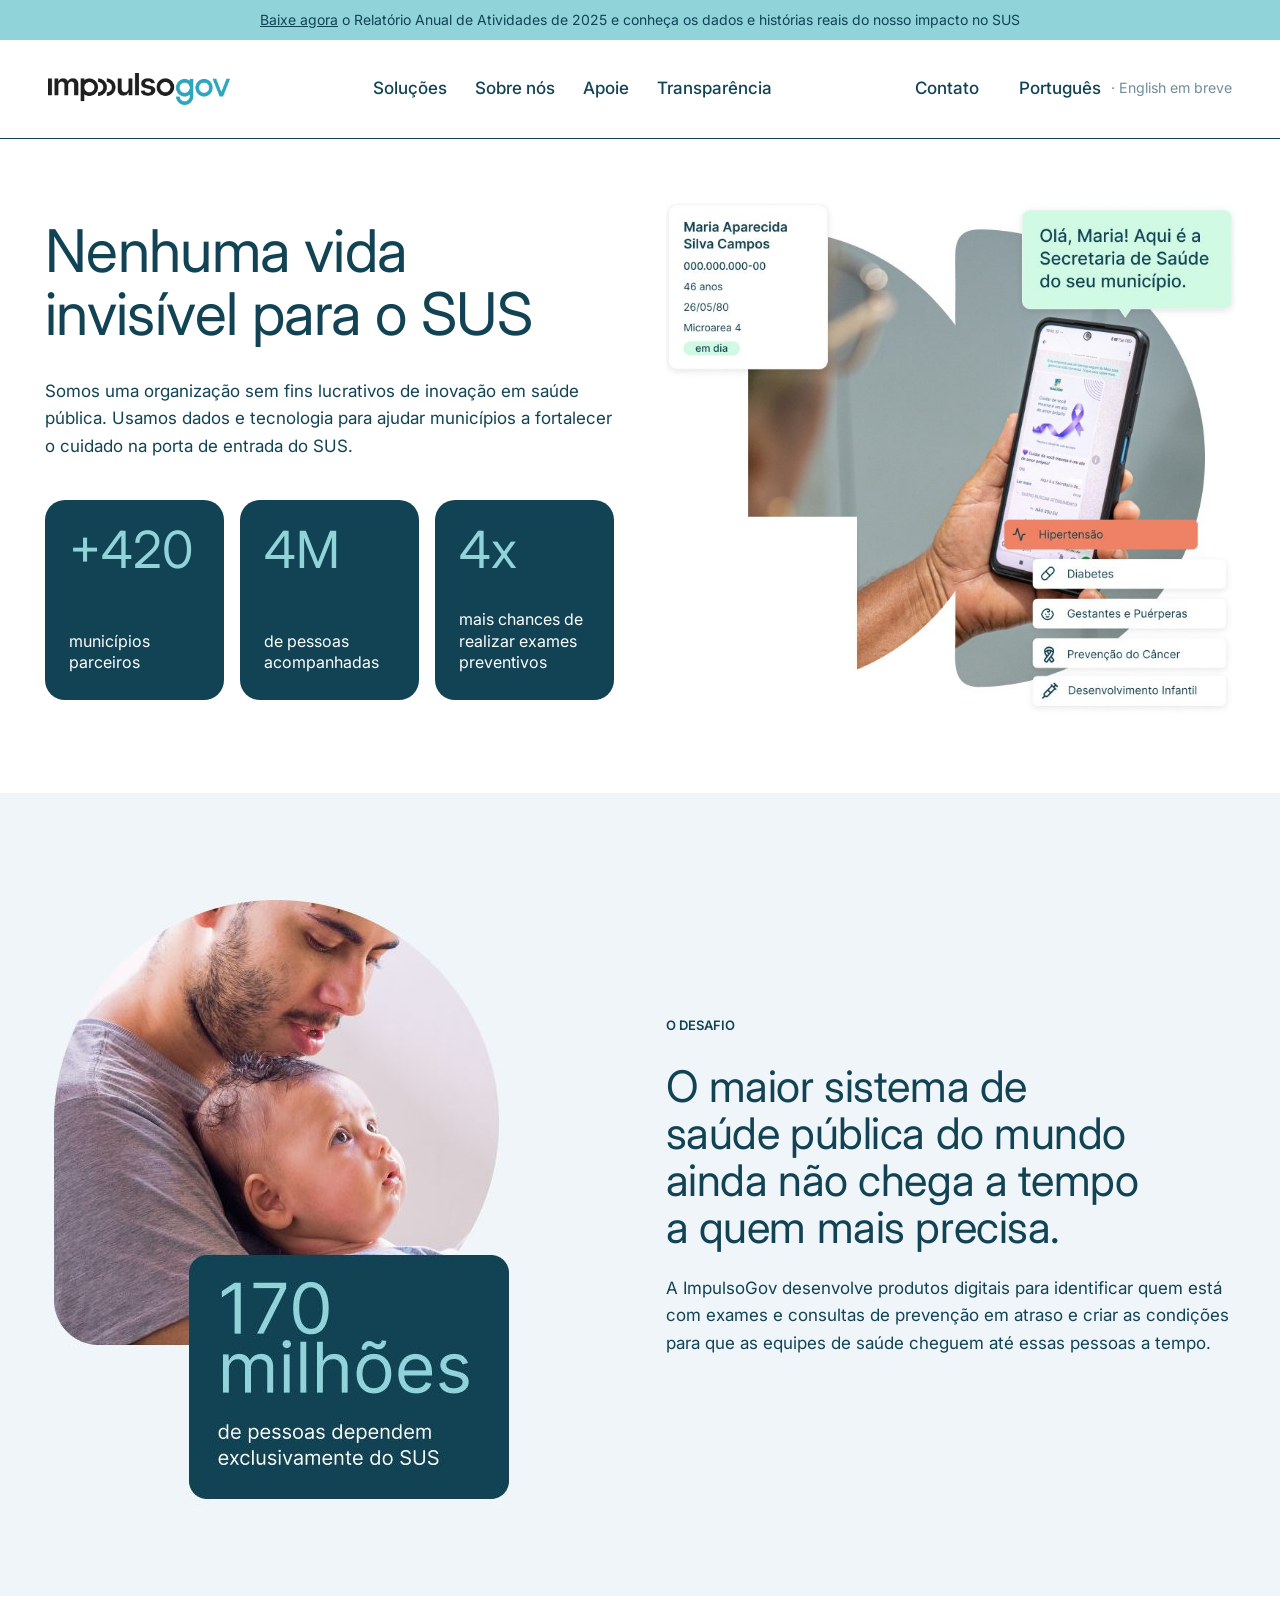
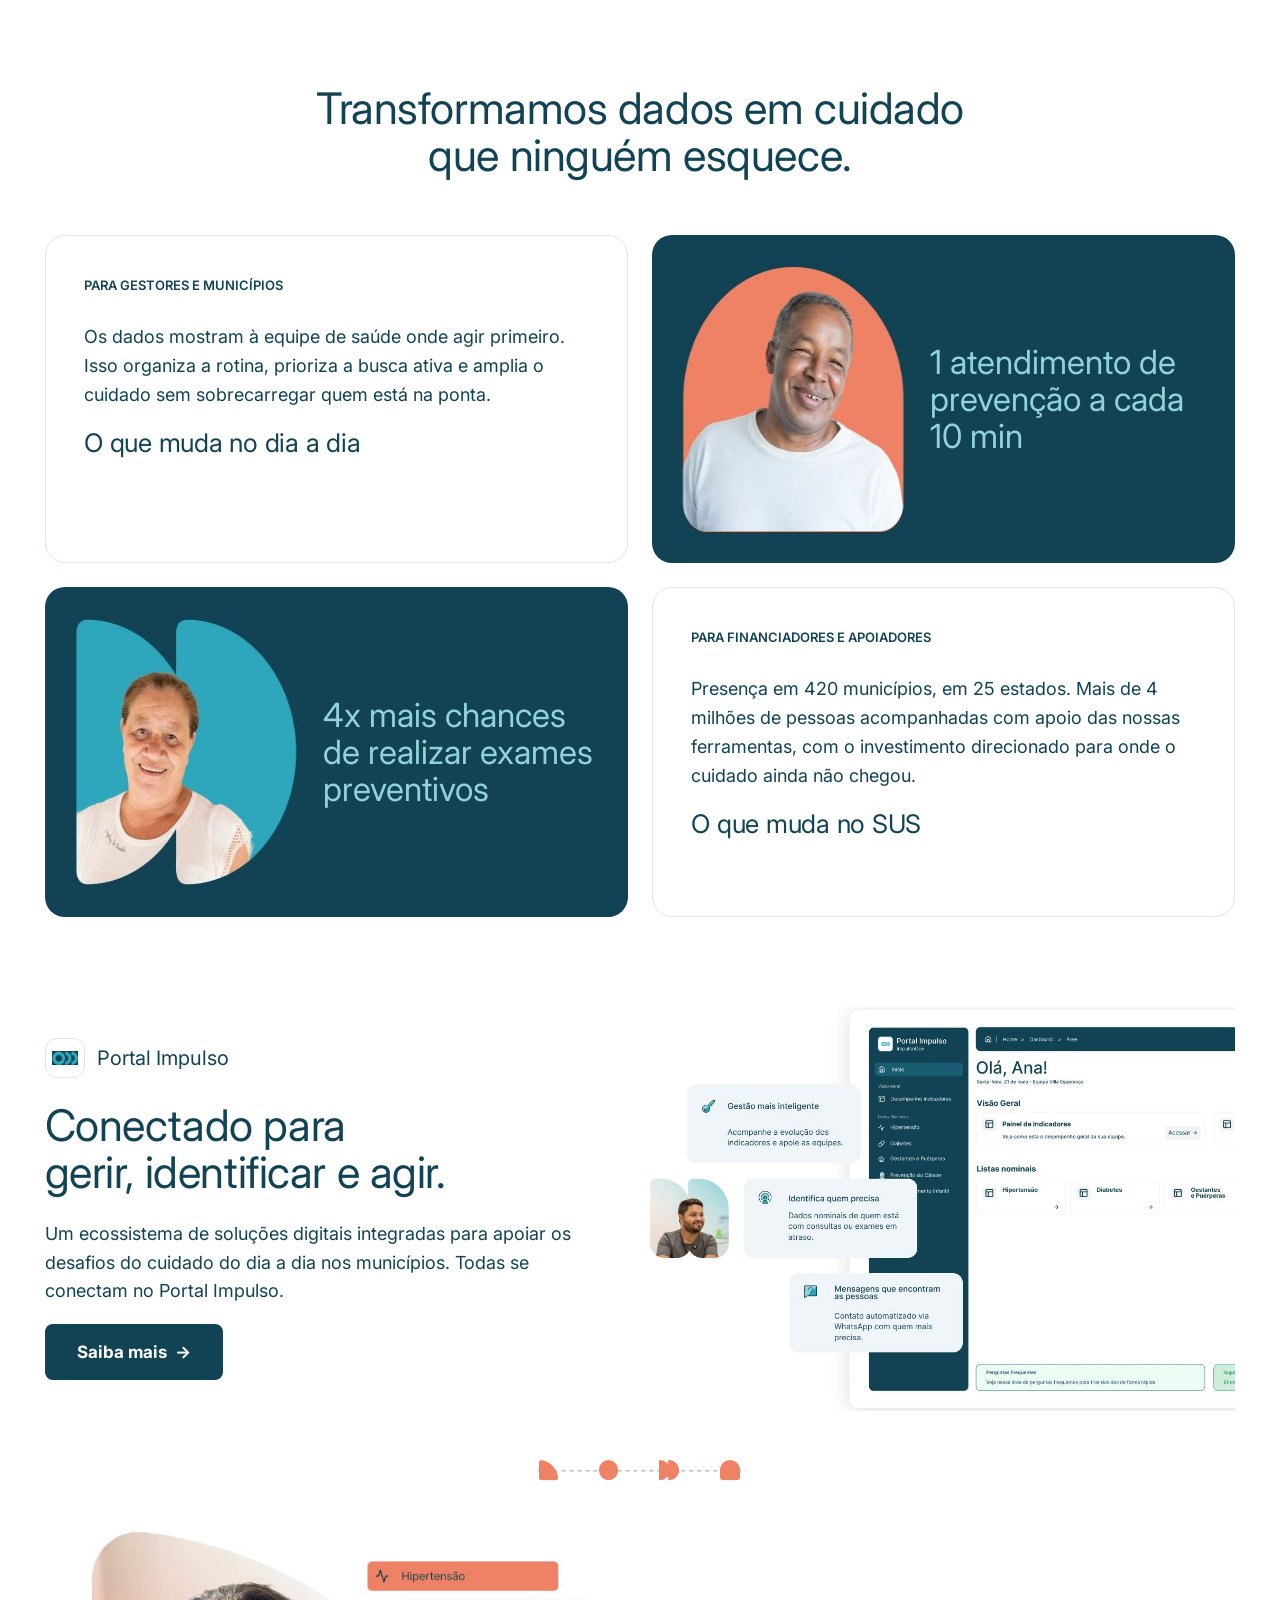
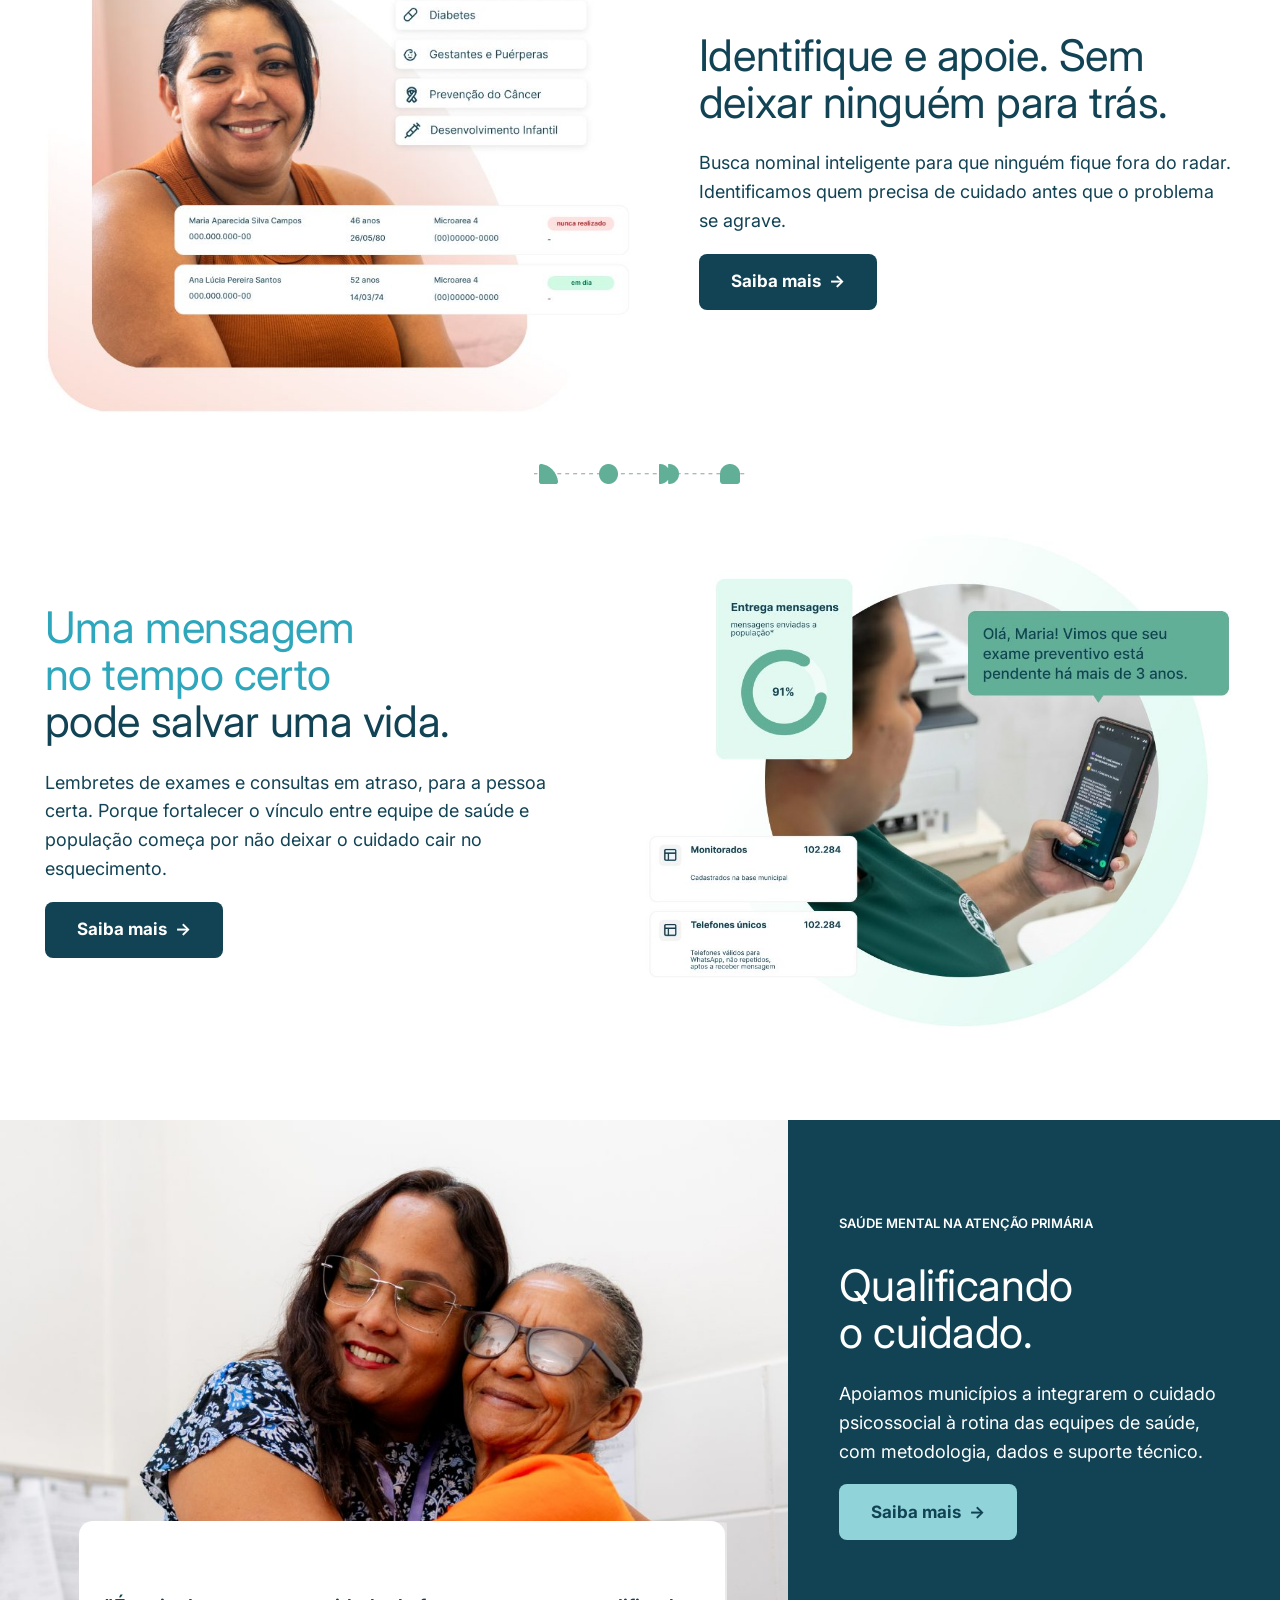
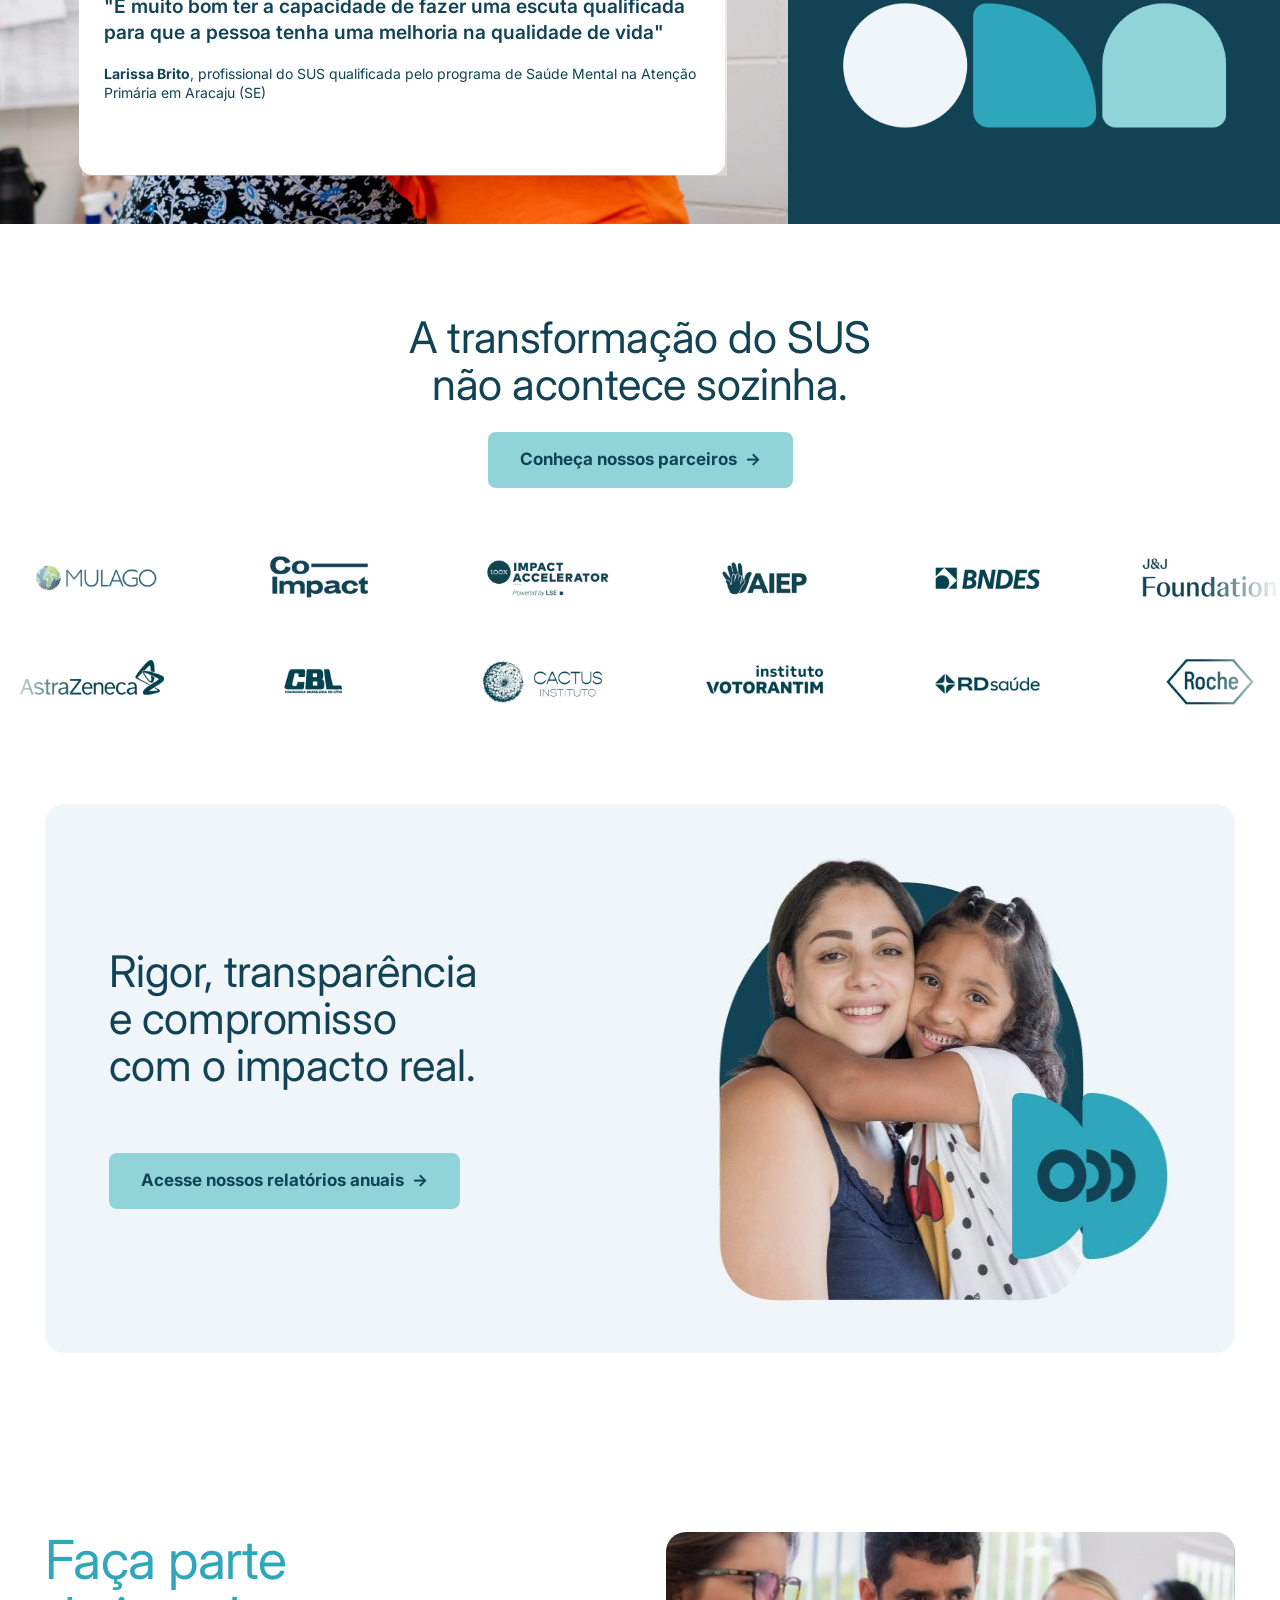
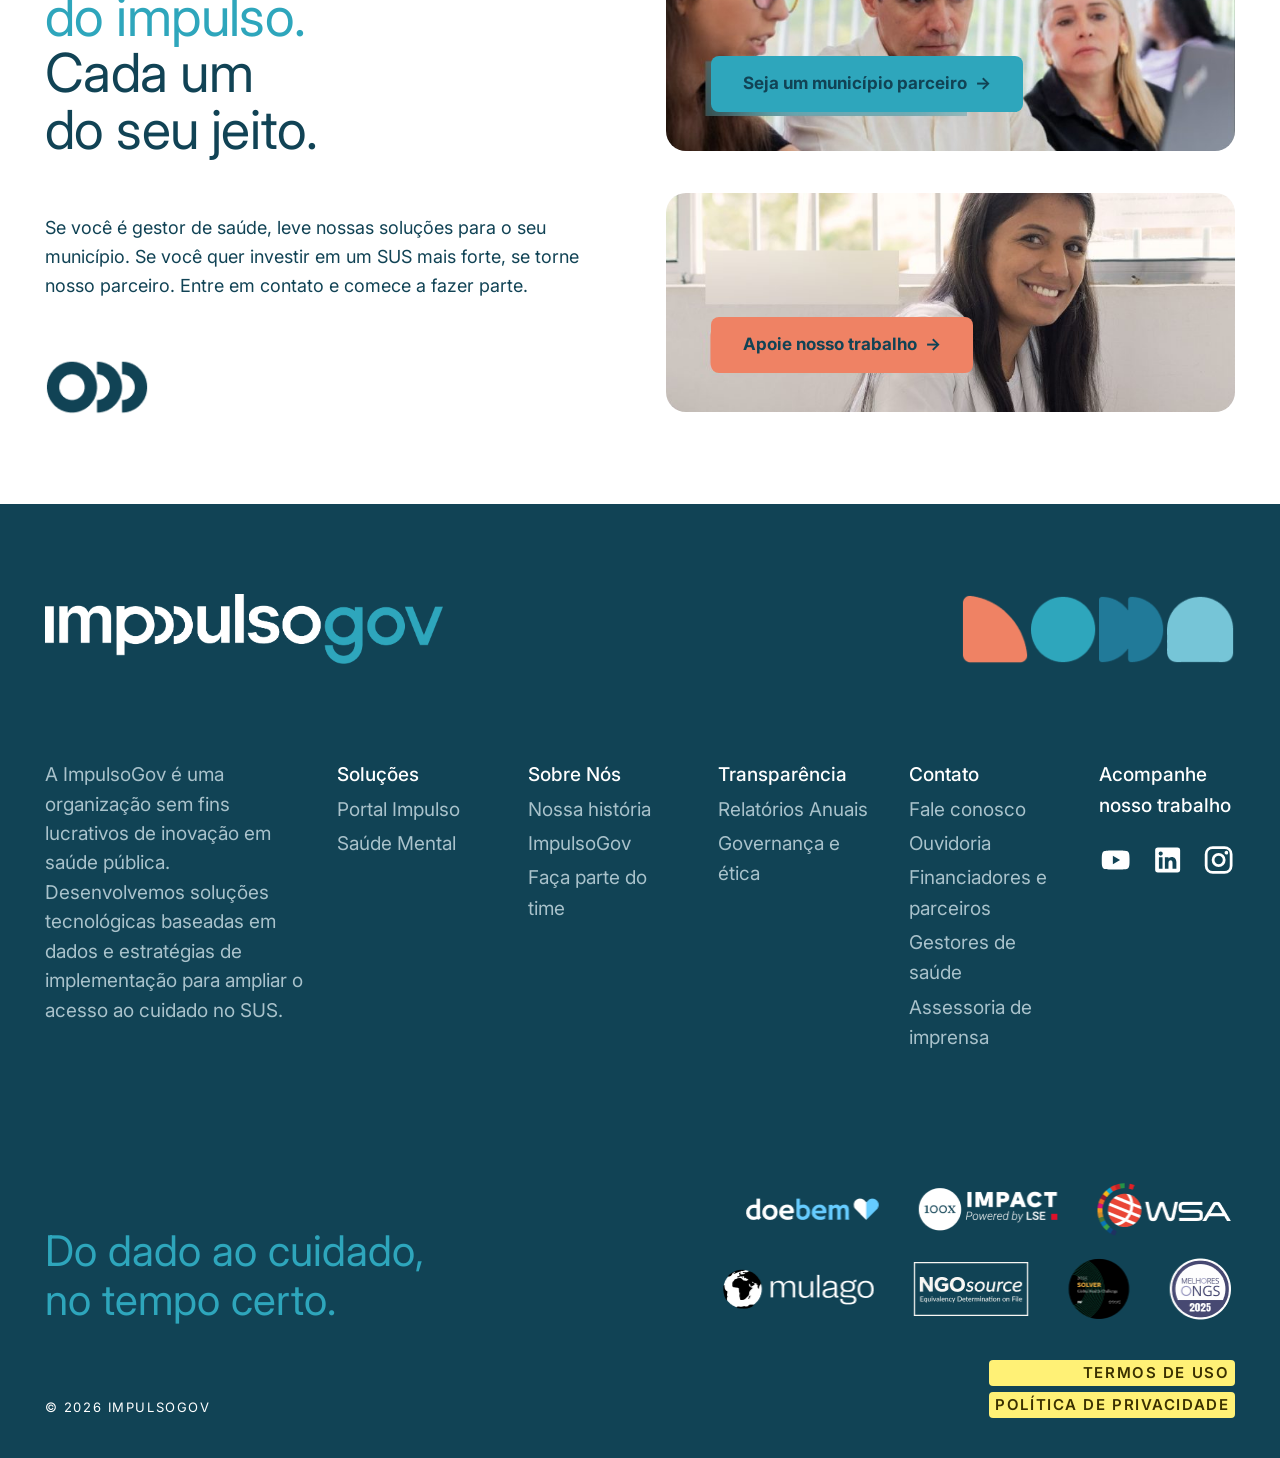
==== index.html @ ecd0ffd5 "Site institucional ImpulsoGov (teste a partir do Figma) Co-Authored-By: Claude Opus 5.5 <noreply@ant" ====
<!DOCTYPE html>
<html lang="pt-BR">
<head>
<meta charset="utf-8">
<meta name="viewport" content="width=device-width, initial-scale=1">
<meta name="robots" content="noindex, nofollow">
<title>ImpulsoGov | Nenhuma vida invisível para o SUS</title>
<meta name="description" content="Organização sem fins lucrativos de inovação em saúde pública. Dados e tecnologia para o cuidado chegar a tempo a quem mais precisa no SUS.">
<link rel="preconnect" href="https://fonts.googleapis.com">
<link rel="preconnect" href="https://fonts.gstatic.com" crossorigin>
<link href="https://fonts.googleapis.com/css2?family=Inter:wght@400;500;600;700&display=swap" rel="stylesheet">
<link rel="stylesheet" href="assets/css/site.css">
<link rel="icon" href="assets/img/favicon.png">
</head>
<body>
<div class="topbar"><a href="https://www.impulsogov.org/s/ImpulsoGov_Relatorio_PT.pdf">Baixe agora</a> o Relatório Anual de Atividades de 2025 e conheça os dados e histórias reais do nosso impacto no SUS</div>
<header class="site-header">
  <div class="wrap">
    <a class="logo" href="index.html" aria-label="ImpulsoGov, página inicial"><img src="assets/img/logo.png" alt="ImpulsoGov" width="184" height="32"></a>
    <nav class="nav" aria-label="Principal"><div class="sub"><button type="button" aria-haspopup="true">Soluções</button><div class="menu"><a href="portal-impulso.html">Portal Impulso</a><a href="saude-mental.html">Saúde Mental</a></div></div><a href="sobre-nos.html">Sobre nós</a><a href="apoie.html">Apoie</a><a href="transparencia.html">Transparência</a></nav>
    <div class="head-right">
      <a href="mailto:contato@impulsogov.org">Contato</a>
      <span class="lang">Português <small title="Versão em inglês em construção">· English em breve</small></span>
    </div>
    <button class="menu-toggle" type="button" aria-expanded="false">Menu</button>
  </div>
</header>
<main id="conteudo">
<section class="home-hero"><div class="wrap split">
  <div>
    <h1>Nenhuma vida invisível para o SUS</h1>
    <p class="lead">Somos uma organização sem fins lucrativos de inovação em saúde pública. Usamos dados e tecnologia para ajudar municípios a fortalecer o cuidado na porta de entrada do SUS.</p>
    <div class="stats">
      <div class="stat"><b>+420</b><span>municípios parceiros</span></div>
      <div class="stat"><b>4M</b><span>de pessoas acompanhadas</span></div>
      <div class="stat"><b>4x</b><span>mais chances de realizar exames preventivos</span></div>
    </div>
  </div>
  <video class="anim" autoplay muted loop playsinline preload="metadata" poster="assets/img/fig/home-hero-visual.jpg" width="934" height="850" aria-label="Animação: ficha de Maria Aparecida e profissional de saúde usando o Portal Impulso"><source src="assets/video/home-hero.mp4" type="video/mp4"></video>
</div></section>

<section class="band bg-fundo desafio"><div class="wrap split">
  <img src="assets/img/fig/home-desafio.jpg" alt="Pai segurando o bebê no colo. 170 milhões de pessoas dependem exclusivamente do SUS" width="472" height="624" style="width:100%;max-width:472px">
  <div>
    <span class="small-label">O desafio</span>
    <h2>O maior sistema de saúde pública do mundo ainda não chega a tempo a quem mais precisa.</h2>
    <p class="lead">A ImpulsoGov desenvolve produtos digitais para identificar quem está com exames e consultas de prevenção em atraso e criar as condições para que as equipes de saúde cheguem até essas pessoas a tempo.</p>
  </div>
</div></section>

<section class="band"><div class="wrap">
  <h2 class="center">Transformamos dados em cuidado<br>que ninguém esquece.</h2>
  <div class="grid-2x2">
    <div class="card">
      <span class="small-label">Para gestores e municípios</span>
      <p>Os dados mostram à equipe de saúde onde agir primeiro. Isso organiza a rotina, prioriza a busca ativa e amplia o cuidado sem sobrecarregar quem está na ponta.</p>
      <h3>O que muda no dia a dia</h3>
    </div>
    <div class="feat"><img src="assets/img/fig/home-card-atendimento.jpg" alt="Homem sorrindo" width="270" height="272"><b>1 atendimento de prevenção a cada 10 min</b></div>
    <div class="feat"><img src="assets/img/fig/home-card-dshape.jpg" alt="Mulher sorrindo" width="272" height="274"><b>4x mais chances de realizar exames preventivos</b></div>
    <div class="card">
      <span class="small-label">Para financiadores e apoiadores</span>
      <p>Presença em 420 municípios, em 25 estados. Mais de 4 milhões de pessoas acompanhadas com apoio das nossas ferramentas, com o investimento direcionado para onde o cuidado ainda não chegou.</p>
      <h3>O que muda no SUS</h3>
    </div>
  </div>
</div></section>

<section class="band" style="padding-top:0"><div class="wrap">
  <div class="sol rev">
    <video class="anim" autoplay muted loop playsinline preload="metadata" poster="assets/img/fig/home-portal.jpg" width="1170" height="968" aria-label="Animação da tela inicial do Portal Impulso"><source src="assets/video/portal-s4b.mp4" type="video/mp4"></video>
    <div class="txt">
      <span class="chip-portal" style="font-size:20px;gap:12px;margin-bottom:24px"><span style="width:40px;height:40px"><img src="assets/img/fig/od-teal.png" alt="" style="width:26px"></span>Portal Impulso</span>
      <h2>Conectado para gerir, identificar e agir.</h2>
      <p>Um ecossistema de soluções digitais integradas para apoiar os desafios do cuidado do dia a dia nos municípios. Todas se conectam no Portal Impulso.</p>
      <a class="btn btn-dark" href="portal-impulso.html">Saiba mais</a>
    </div>
  </div>
  <img class="dots" src="assets/img/fig/dots-coral.png" alt="">
  <div class="sol">
    <video class="anim" autoplay muted loop playsinline preload="metadata" poster="assets/img/fig/home-busca.jpg" width="926" height="726" aria-label="Animação: profissional de saúde e lista nominal por linha de cuidado"><source src="assets/video/home-s5.mp4" type="video/mp4"></video>
    <div class="txt">
      <h2>Identifique e apoie. Sem deixar ninguém para trás.</h2>
      <p>Busca nominal inteligente para que ninguém fique fora do radar. Identificamos quem precisa de cuidado antes que o problema se agrave.</p>
      <a class="btn btn-dark" href="portal-impulso.html#busca-ativa">Saiba mais</a>
    </div>
  </div>
  <img class="dots" src="assets/img/fig/dots-verde.png" alt="">
  <div class="sol rev">
    <video class="anim" autoplay muted loop playsinline preload="metadata" poster="assets/img/fig/home-mensagem.jpg" width="1000" height="878" aria-label="Animação: agente de saúde com celular e indicador de entrega de mensagens"><source src="assets/video/home-s6.mp4" type="video/mp4"></video>
    <div class="txt">
      <h2><span class="c-azul">Uma mensagem<br>no tempo certo</span><br>pode salvar uma vida.</h2>
      <p>Lembretes de exames e consultas em atraso, para a pessoa certa. Porque fortalecer o vínculo entre equipe de saúde e população começa por não deixar o cuidado cair no esquecimento.</p>
      <a class="btn btn-dark" href="portal-impulso.html#mensagens">Saiba mais</a>
    </div>
  </div>
</div></section>

<section class="bg-dark"><div class="sm-home">
  <div class="photo">
    <img src="assets/img/fig/home-sm-foto.jpg" alt="Profissional de saúde abraçando uma senhora em Aracaju" width="1057" height="945">
    <div class="qcard"><q>É muito bom ter a capacidade de fazer uma escuta qualificada para que a pessoa tenha uma melhoria na qualidade de vida</q>
      <div class="who"><span><b>Larissa Brito</b>, profissional do SUS qualificada pelo programa de Saúde Mental na Atenção Primária em Aracaju (SE)</span></div></div>
  </div>
  <div class="txt">
    <span class="small-label">Saúde mental na atenção primária</span>
    <h2>Qualificando o cuidado.</h2>
    <p>Apoiamos municípios a integrarem o cuidado psicossocial à rotina das equipes de saúde, com metodologia, dados e suporte técnico.</p>
    <div><a class="btn btn-claro" href="saude-mental.html">Saiba mais</a></div>
    <img src="assets/img/fig/home-sm-formas.png" alt="" style="margin-top:60px;max-width:420px">
  </div>
</div></section>

<section class="band" style="padding-bottom:40px">
  <div class="wrap center">
    <h2>A transformação do SUS<br>não acontece sozinha.</h2>
    <a class="btn btn-claro" href="apoie.html#parceiros">Conheça nossos parceiros</a>
  </div>
  <div class="marquee" aria-label="Parceiros"><div class="track" id="mq1"></div></div>
  <div class="marquee rev" style="margin-top:20px" aria-hidden="true"><div class="track" id="mq2"></div></div>
</section>

<section class="band" style="padding-top:40px"><div class="wrap">
  <div class="transp-card">
    <div>
      <h2>Rigor, transparência e compromisso com o impacto real.</h2>
      <a class="btn btn-claro" href="transparencia.html#relatorios" style="margin-top:40px">Acesse nossos relatórios anuais</a>
    </div>
    <img src="assets/img/fig/home-transp.jpg" alt="Mãe e filha abraçadas" width="490" height="447" style="justify-self:end">
  </div>
</div></section>
<script>
{const a=['mulago','coimpact','100x','aiep','bndes','jj','lemann','idis','ieps','insper','lafer','mcgovern','devive','dynamo','umane','conasems','msd'];
 const b=['astrazeneca','cbl','cactus','votorantim','rdsaude','roche','einstein','arapyau','artemisia','clp','fnp','behring','inloco','opy','novonordisk','raps','republica','sanofi','turnio','vetor','vital','workco'];
 const f=(l)=>l.concat(l).map(n=>`<img src="assets/img/fig/logo-${n}.png" alt="${n}" width="291" height="123">`).join('');
 document.getElementById('mq1').innerHTML=f(a);document.getElementById('mq2').innerHTML=f(b);}
</script>

<section class="band"><div class="wrap faca">
  <div class="left">
    <div>
      <h2><span class="c-azul">Faça parte<br>do impulso.</span><br>Cada um<br>do seu jeito.</h2>
      <p style="margin-top:56px">Se você é gestor de saúde, leve nossas soluções para o seu município. Se você quer investir em um SUS mais forte, se torne nosso parceiro. Entre em contato e comece a fazer parte.</p>
    </div>
    <img src="assets/img/fig/marca-od.png" alt="" width="105" height="56">
  </div>
  <div>
    <div class="cta-photo"><img src="assets/img/fig/cta-municipio.jpg" alt="Gestores de saúde em reunião de trabalho" loading="lazy"><a class="btn btn-azul" href="mailto:contato@impulsogov.org?subject=Quero%20ser%20munic%C3%ADpio%20parceiro">Seja um município parceiro</a></div>
    <div class="cta-photo"><img src="assets/img/fig/cta-apoiador.jpg" alt="Profissional de saúde sorrindo" loading="lazy"><a class="btn btn-laranja" href="apoie.html">Apoie nosso trabalho</a></div>
  </div>
</div></section>

</main>
<footer class="site-footer">
  <div class="wrap">
    <div class="row1">
      <img class="flogo" src="assets/img/logo-branco.png" alt="ImpulsoGov" width="391" height="70">
      <img class="shapes" src="assets/img/fig/footer-formas.png" alt="" width="290" height="74">
    </div>
    <div class="f-cols">
      <p>A ImpulsoGov é uma organização sem fins lucrativos de inovação em saúde pública. Desenvolvemos soluções tecnológicas baseadas em dados e estratégias de implementação para ampliar o acesso ao cuidado no SUS.</p>
      <div><h4>Soluções</h4><ul><li><a href="portal-impulso.html">Portal Impulso</a></li><li><a href="saude-mental.html">Saúde Mental</a></li></ul></div>
      <div><h4>Sobre Nós</h4><ul><li><a href="sobre-nos.html#historia">Nossa história</a></li><li><a href="sobre-nos.html#time">ImpulsoGov</a></li><li><a href="sobre-nos.html#vagas">Faça parte do time</a></li></ul></div>
      <div><h4>Transparência</h4><ul><li><a href="transparencia.html#relatorios">Relatórios Anuais</a></li><li><a href="transparencia.html#documentos">Governança e ética</a></li></ul></div>
      <div><h4>Contato</h4><ul>
        <li><a href="mailto:contato@impulsogov.org">Fale conosco</a></li>
        <li><a href="mailto:ouvidoria@impulsogov.org">Ouvidoria</a></li>
        <li><a href="apoie.html">Financiadores e parceiros</a></li>
        <li><a href="mailto:contato@impulsogov.org?subject=Gestor%20de%20sa%C3%BAde">Gestores de saúde</a></li>
        <li><a href="mailto:contato@impulsogov.org?subject=Imprensa">Assessoria de imprensa</a></li>
      </ul></div>
      <div><h4>Acompanhe nosso trabalho</h4>
        <div class="social">
          <a href="https://www.youtube.com/@impulsogov" aria-label="YouTube"><svg viewBox="0 0 24 24"><path d="M10 15l5.2-3L10 9v6zm11.6-7.8c.3.9.4 2.1.4 3.8v2c0 1.7-.1 2.9-.4 3.8-.2.8-.9 1.4-1.7 1.6-1 .3-4.2.4-7.9.4s-6.9-.1-7.9-.4c-.8-.2-1.5-.8-1.7-1.6C2.1 15.9 2 14.7 2 13v-2c0-1.7.1-2.9.4-3.8.2-.8.9-1.4 1.7-1.6C5.1 5.3 8.3 5.2 12 5.2s6.9.1 7.9.4c.8.2 1.5.8 1.7 1.6z"/></svg></a>
          <a href="https://www.linkedin.com/company/impulsogov/" aria-label="LinkedIn"><svg viewBox="0 0 24 24"><path d="M19 3a2 2 0 012 2v14a2 2 0 01-2 2H5a2 2 0 01-2-2V5a2 2 0 012-2h14zM8.3 18.3V10H5.7v8.3h2.6zM7 8.9a1.5 1.5 0 100-3 1.5 1.5 0 000 3zm11.3 9.4v-4.6c0-2.4-1.3-3.9-3.4-3.9-1.1 0-1.9.6-2.3 1.2V10H10v8.3h2.6v-4.4c0-1.1.6-1.8 1.5-1.8.9 0 1.4.6 1.4 1.8v4.4h2.8z"/></svg></a>
          <a href="https://www.instagram.com/impulsogov" aria-label="Instagram"><svg viewBox="0 0 24 24"><path d="M7.8 2h8.4A5.8 5.8 0 0122 7.8v8.4a5.8 5.8 0 01-5.8 5.8H7.8A5.8 5.8 0 012 16.2V7.8A5.8 5.8 0 017.8 2zm-.2 2A3.6 3.6 0 004 7.6v8.8A3.6 3.6 0 007.6 20h8.8a3.6 3.6 0 003.6-3.6V7.6A3.6 3.6 0 0016.4 4H7.6zm9.6 1.5a1.3 1.3 0 110 2.5 1.3 1.3 0 010-2.5zM12 7a5 5 0 110 10 5 5 0 010-10zm0 2a3 3 0 100 6 3 3 0 000-6z"/></svg></a>
        </div>
      </div>
    </div>
    <div class="f-bottom">
      <p class="sig">Do dado ao cuidado,<br>no tempo certo.</p>
      <img class="selos" src="assets/img/fig/footer-selos.png" alt="Selos e reconhecimentos: doebem, 100x Impact Accelerator (LSE), WSA, Mulago, NGOsource, MIT Solve, Melhores ONGs 2025" loading="lazy">
    </div>
    <div class="legal"><span>© 2026 ImpulsoGov</span><div><a href="#" class="todo">Termos de uso</a><a href="#" class="todo">Política de privacidade</a></div></div>
  </div>
</footer>
<script>
{const b=document.querySelector('.menu-toggle');
 b&&b.addEventListener('click',()=>{const o=document.body.classList.toggle('nav-open');b.setAttribute('aria-expanded',o)});
 if(matchMedia('(prefers-reduced-motion: reduce)').matches)document.querySelectorAll('video.anim').forEach(v=>{v.removeAttribute('autoplay');v.pause()});
 for(const c of document.querySelectorAll('[data-car]')){const t=document.getElementById(c.dataset.car);
   c.querySelectorAll('button').forEach((x,i)=>x.addEventListener('click',()=>t.scrollBy({left:(i?1:-1)*t.clientWidth*.8,behavior:'smooth'})))}
}
</script>
</body>
</html>
---- assets/css/site.css ----
/*
  ImpulsoGov · site institucional
  Tokens tirados das variáveis do Figma da Bolden (08_Website [ImpulsoGov] HANDOFF, página "Site - Versão Final").
  Para mudar cor ou fonte do site inteiro, mude só aqui.
*/
:root{
  --azul-dark:#114355;
  --azul:#2EA6BC;
  --azul-claro:#90D4DA;
  --fundo:#EFF5F9;
  --laranja:#EF8264;
  --laranja-claro:#F6D3C8;
  --verde:#62AF98;
  --verde-claro:#EEF6F3;
  --beige:#F8F7F4;
  --cinza:#F4F4F5;
  --branco:#FFFFFF;
  --ink:#114355;
  --radius:20px;
  --max:1608px;
  --gutter:clamp(20px,3.5vw,60px);
  --font:"Inter",system-ui,-apple-system,"Segoe UI",Roboto,sans-serif;
}
*{box-sizing:border-box;min-width:0}
html{scroll-behavior:smooth;scroll-padding-top:110px}
body{margin:0;background:#fff;color:var(--ink);font:18px/1.6 var(--font);overflow-x:clip;-webkit-font-smoothing:antialiased}
img{max-width:100%;display:block}
a{color:inherit}
h1,h2,h3{font-weight:400;letter-spacing:-.01em;margin:0 0 .55em;text-wrap:balance;line-height:1.08}
h1{font-size:clamp(40px,4.6vw,76px)}
h2{font-size:clamp(32px,3.4vw,56px)}
h3{font-size:clamp(24px,2vw,32px);line-height:1.15}
p{margin:0 0 1em}
.wrap{max-width:calc(var(--max) + 2*var(--gutter));margin:0 auto;padding:0 var(--gutter)}
.band{padding:clamp(64px,7vw,120px) 0}
.center{text-align:center}.center p{margin-left:auto;margin-right:auto}
.label{display:block;font-size:clamp(14px,1.1vw,18px);font-weight:500;text-transform:uppercase;margin-bottom:22px}
.lead{font-size:clamp(17px,1.25vw,21px);max-width:38em}
.bg-dark{background:var(--azul-dark);color:#fff}
.bg-azul{background:var(--azul);color:#fff}
.bg-claro{background:var(--azul-claro)}
.bg-fundo{background:var(--fundo)}
.bg-cinza{background:var(--cinza)}
.c-azul{color:var(--azul)}

/* botões (Figma: raio 8, texto em negrito, seta) */
.btn{display:inline-flex;align-items:center;justify-content:center;gap:8px;min-height:56px;padding:14px 32px;border-radius:8px;font-weight:700;font-size:17px;text-decoration:none;border:0;cursor:pointer;transition:filter .15s,transform .15s;white-space:nowrap}
.btn:hover{filter:brightness(1.06);transform:translateY(-1px)}
.btn::after{content:"→"}
.btn-azul{background:var(--azul);color:var(--azul-dark)}
.btn-laranja{background:var(--laranja);color:var(--azul-dark)}
.btn-claro{background:var(--azul-claro);color:var(--azul-dark)}
.btn-dark{background:var(--azul-dark);color:#fff}
.btns{display:flex;flex-wrap:wrap;gap:18px}
a:focus-visible,.btn:focus-visible,button:focus-visible{outline:3px solid var(--laranja);outline-offset:3px}

/* topo */
.topbar{background:var(--azul-claro);text-align:center;font-size:14px;padding:10px 16px;line-height:1.4}
.site-header{position:sticky;top:0;z-index:30;background:#fff;border-bottom:1px solid var(--azul-dark)}
.site-header .wrap{display:flex;align-items:center;min-height:98px;gap:24px;max-width:none;padding:0 48px}
.logo img{height:32px;width:auto}
.nav{display:flex;gap:28px;margin:0 auto;font-size:17px;font-weight:500}
.nav a,.nav button{text-decoration:none;padding:6px 0}
.nav a[aria-current=page],.nav .sub.on>button{text-decoration:underline;text-underline-offset:5px}
.nav .sub{position:relative}
.nav .sub>button{all:unset;cursor:pointer;padding:6px 0}
.nav .menu{display:none;position:absolute;top:100%;left:-18px;background:#fff;border:1px solid #dbe7ec;border-radius:12px;padding:8px;min-width:210px;box-shadow:0 14px 34px rgba(17,67,85,.14)}
.nav .menu a{display:block;padding:10px 14px;border-radius:8px}
.nav .menu a:hover{background:var(--fundo)}
.nav .sub:hover .menu,.nav .sub:focus-within .menu{display:block}
.head-right{display:flex;align-items:center;gap:40px;font-size:17px;font-weight:500}
.head-right a{text-decoration:none}
.lang{display:flex;align-items:center;gap:10px}
.lang small{font-weight:400;opacity:.6}
.menu-toggle{display:none;margin-left:auto;background:none;border:1px solid var(--azul-dark);border-radius:8px;min-height:44px;padding:0 16px;font:inherit;font-weight:600;color:var(--ink)}

/* layout utilitários */
.split{display:grid;grid-template-columns:minmax(0,1fr) minmax(0,1fr);gap:clamp(32px,4vw,80px);align-items:center}
.split.w-60{grid-template-columns:minmax(0,1fr) minmax(0,1.15fr)}
.pic{border-radius:var(--radius);overflow:hidden}
.pic img{width:100%;height:100%;object-fit:cover}
.card{background:#fff;border-radius:var(--radius);padding:clamp(28px,3vw,48px)}

/* HOME */
.home-hero{padding:clamp(48px,5vw,90px) 0 clamp(56px,6vw,100px)}
.stats{display:grid;grid-template-columns:repeat(3,minmax(0,1fr));gap:16px;margin-top:40px}
.stat{background:var(--azul-dark);color:#fff;border-radius:var(--radius);padding:24px 24px 26px;min-height:200px;display:flex;flex-direction:column;justify-content:space-between}
.stat b{font-weight:400;font-size:clamp(40px,4vw,64px);line-height:1;color:var(--azul-claro)}
.stat span{font-size:16px;line-height:1.35}
.desafio .pic{border-radius:0}
.grid-2x2{display:grid;grid-template-columns:repeat(2,minmax(0,1fr));gap:24px;margin-top:56px}
.grid-2x2 .card{border:1px solid #dbe7ec}
.grid-2x2 .card h3{margin-bottom:.6em}
.grid-2x2 .feat{background:var(--azul-dark);color:#fff;border-radius:var(--radius);display:grid;grid-template-columns:minmax(0,.9fr) minmax(0,1.1fr);align-items:center;gap:24px;padding:28px;min-height:300px}
.grid-2x2 .feat b{font-weight:400;font-size:clamp(28px,2.6vw,42px);line-height:1.1;color:var(--azul-claro)}
.grid-2x2 .feat img{border-radius:12px}
.small-label{font-size:13px;font-weight:600;text-transform:uppercase;margin-bottom:28px;display:block}
.dots{display:block;margin:40px auto;max-width:212px}
.sol{display:grid;grid-template-columns:minmax(0,1.1fr) minmax(0,1fr);gap:clamp(32px,5vw,90px);align-items:center}
.sol.rev{grid-template-columns:minmax(0,1fr) minmax(0,1.1fr)}
.sol.rev>.txt{order:-1}
.sm-home{display:grid;grid-template-columns:minmax(0,1.6fr) minmax(0,1fr);align-items:stretch}
.sm-home .photo{position:relative}
.sm-home .photo img{width:100%;height:100%;object-fit:cover}
.sm-home .photo .qcard{position:absolute;left:10%;right:8%;top:57%;bottom:7%;display:flex;flex-direction:column;justify-content:center;background:#fff;border-radius:14px;padding:clamp(18px,2vw,32px);color:var(--ink)}
.qcard q{display:block;font-weight:600;font-size:clamp(17px,1.5vw,24px);line-height:1.35;quotes:"\"" "\""}
.qcard .who{display:flex;gap:14px;align-items:center;margin-top:18px;font-size:14px;line-height:1.4}
.sm-home .txt{padding:clamp(40px,5vw,80px) clamp(28px,4vw,70px);display:flex;flex-direction:column;justify-content:center}
.marquee{overflow:hidden;margin-top:48px;mask-image:linear-gradient(90deg,transparent,#000 6%,#000 94%,transparent)}
.marquee .track{display:flex;gap:24px;width:max-content;animation:scroll 60s linear infinite}
.marquee.rev .track{animation-direction:reverse}
.marquee img{height:84px;width:auto;border-radius:14px;background:#fff}
@keyframes scroll{to{transform:translateX(-50%)}}
.transp-card{background:var(--fundo);border-radius:var(--radius);display:grid;grid-template-columns:minmax(0,1fr) minmax(0,.8fr);align-items:center;padding:clamp(32px,4vw,64px) clamp(32px,5vw,90px);gap:32px}

/* CTA "Faça parte" (rodapé das páginas) */
.faca{display:grid;grid-template-columns:minmax(0,1fr) minmax(0,1fr);gap:clamp(32px,4vw,80px)}
.faca h2{font-size:clamp(40px,4.2vw,72px);line-height:1.05}
.faca .left{display:flex;flex-direction:column;justify-content:space-between;gap:40px}
.faca .left p{max-width:30em}
.cta-photo{position:relative;border-radius:var(--radius);overflow:hidden;aspect-ratio:794/305}
.cta-photo img{width:100%;height:100%;object-fit:cover}
.cta-photo .btn{position:absolute;left:8%;bottom:18%}
.cta-photo+.cta-photo{margin-top:42px}

/* rodapé */
.site-footer{background:var(--azul-dark);color:#fff;padding:90px 0 40px}
.site-footer .row1{display:flex;justify-content:space-between;align-items:center;gap:24px}
.site-footer .row1 .flogo{height:70px;width:auto}
.site-footer .row1 .shapes{height:70px;width:auto}
.f-cols{display:grid;grid-template-columns:minmax(0,1.15fr) repeat(4,minmax(0,.7fr)) minmax(0,.6fr);gap:32px;margin-top:96px;font-size:19px}
.f-cols p{color:#a9c2cb;line-height:1.55}
.f-cols h4{font-weight:500;font-size:19px;margin:0 0 4px}
.f-cols ul{list-style:none;margin:0;padding:0;display:grid;gap:4px}
.f-cols ul a{color:#a9c2cb;text-decoration:none}
.f-cols ul a:hover{color:#fff}
.social{display:flex;gap:18px;margin-top:22px}
.social a{display:inline-flex;width:34px;height:34px}
.social svg{width:100%;height:100%;fill:#fff}
.f-bottom{display:flex;justify-content:space-between;align-items:flex-end;gap:32px;margin-top:120px;flex-wrap:wrap}
.f-bottom .sig{color:var(--azul);font-size:clamp(34px,3.3vw,52px);line-height:1.15;margin:0}
.f-bottom .selos{max-width:520px;width:100%}
.legal{display:flex;justify-content:space-between;align-items:flex-end;margin-top:36px;font-size:13px;letter-spacing:.12em;text-transform:uppercase;gap:16px;flex-wrap:wrap}
.legal div{display:grid;gap:6px;text-align:right}
.legal a{text-decoration:none}

/* PORTAL */
.p-hero{text-align:center;padding-top:clamp(40px,4vw,64px);position:relative}
.p-hero::after{content:"";position:absolute;left:0;right:0;bottom:0;height:12%;background:var(--cinza);z-index:-1}
.chip-portal{display:inline-flex;align-items:center;gap:18px;font-size:clamp(24px,2vw,34px);margin-bottom:28px}
.chip-portal span{display:grid;place-items:center;width:64px;height:64px;border-radius:12px;border:1px solid #dbe7ec}
.p-hero .lead{margin:0 auto 40px;max-width:46em}
.p-hero img{margin:0 auto;max-width:1490px;width:100%}
.case{position:relative}
.case h2{font-size:clamp(30px,3vw,50px)}
.case .sub{max-width:36em;margin:0 auto 64px}
.case-grid{display:grid;grid-template-columns:1.05fr .75fr 1.03fr .52fr;gap:20px;text-align:left}
.cg{border-radius:var(--radius);padding:30px;display:flex;align-items:center;gap:22px;min-height:224px}
.cg b{display:block;font-size:clamp(40px,3.6vw,58px);font-weight:700;line-height:1;margin-bottom:16px}
.cg span{font-size:clamp(17px,1.4vw,22px);line-height:1.15;display:block}
.cg .sh{width:136px;height:140px;flex:none}
.cg-logo{background:#fff;justify-content:center}
.voice{position:relative;display:grid;grid-template-columns:minmax(0,1fr) minmax(0,1fr);align-items:center;background:var(--fundo)}
.voice>img{width:100%;height:100%;object-fit:cover}
.voice .box{padding:40px var(--gutter) 40px 0}.voice .box>.label{padding-left:4px}
.voice .qbox{background:#fff;border-radius:14px 14px 0 0;padding:clamp(24px,3vw,40px)}
.voice .qbox q{display:block;font-weight:600;font-size:clamp(20px,1.8vw,30px);line-height:1.3;margin-bottom:28px}
.voice .who{display:flex;align-items:end;gap:24px;font-size:17px}
.voice .who img{width:80px;height:auto}
.voice .desc{background:var(--azul-dark);color:#fff;border-radius:0 0 14px 14px;padding:28px clamp(24px,3vw,40px) 28px clamp(24px,9vw,150px);font-size:clamp(16px,1.3vw,20px)}
.res-card{background:var(--fundo);border-radius:var(--radius);display:grid;grid-template-columns:minmax(0,.7fr) minmax(0,1fr);gap:24px;align-items:end;padding:clamp(40px,5vw,80px) 0 0 clamp(28px,4vw,70px);overflow:hidden}
.res-card ul{list-style:none;padding:0;margin:40px 0 clamp(40px,5vw,110px);display:grid;gap:22px;font-size:clamp(18px,1.4vw,22px)}
.res-card li{display:flex;align-items:center;gap:18px}
.res-card li i{width:28px;height:28px;background:var(--azul);flex:none}
.res-card li:nth-child(1) i{border-radius:0 100% 4px 4px}
.res-card li:nth-child(2) i{border-radius:4px 100% 100% 4px}
.res-card li:nth-child(3) i{border-radius:100% 100% 4px 4px}

/* SAÚDE MENTAL */
.sm-hero{background:var(--azul-dark);color:#fff;display:grid;grid-template-columns:minmax(0,.8fr) minmax(0,1fr);align-items:center}
.sm-hero .txt{padding:clamp(48px,6vw,100px) var(--gutter)}
.sm-hero .txt .kicker{font-size:clamp(22px,1.8vw,30px);margin-bottom:40px;display:block}
.video{position:relative;border-radius:var(--radius);overflow:hidden;display:block}
.video img{width:100%}
.steps{display:grid;grid-template-columns:repeat(3,minmax(0,1fr));gap:26px;margin-top:64px}
.steps .card{padding:56px 52px;min-height:310px}
.steps .card img{width:312px;max-width:100%;margin-bottom:80px}
.testi{position:relative;min-height:clamp(560px,55vw,945px);display:flex;align-items:center}
.testi>img{position:absolute;inset:0;width:100%;height:100%;object-fit:cover}
.testi .pill{position:absolute;top:48px;background:#fff;border-radius:999px;padding:8px 20px;font-weight:600;font-size:clamp(14px,1.1vw,19px);text-transform:uppercase;z-index:2}
.testi .box{position:relative;z-index:1;background:#fff;border-radius:14px;padding:clamp(24px,3vw,40px);max-width:728px;width:calc(100% - 2*var(--gutter))}
.testi .box q{display:block;font-weight:600;font-size:clamp(20px,1.8vw,30px);line-height:1.3;margin-bottom:28px}
.testi .box p{font-size:clamp(15px,1.15vw,19px)}
.testi.left .box{margin-left:var(--gutter)}.testi.left .pill{left:40px}
.testi.right{justify-content:flex-end}.testi.right .box{margin-right:var(--gutter)}.testi.right .pill{right:40px}

/* SOBRE */
.timeline{position:relative;display:grid;grid-template-columns:repeat(8,minmax(0,1fr));margin-top:120px;row-gap:0}
.timeline::before{content:"";position:absolute;left:calc(-1*var(--gutter));right:calc(-1*var(--gutter));top:50%;height:3px;background:var(--azul)}
.tl{position:relative;padding-right:24px}
.tl b{display:block;font-weight:400;font-size:clamp(40px,3.8vw,68px);line-height:1;margin-bottom:24px}
.tl span{display:block;font-size:clamp(14px,1.15vw,19px);line-height:1.5}
.tl.up{grid-row:1;padding-bottom:110px}.tl.down{grid-row:2;padding-top:110px}
.tl::after{content:"";position:absolute;left:0;width:3px;height:66px;background:currentColor}
.tl.up::after{bottom:0;transform:translateY(50%)}
.tl.down::after{top:0;transform:translateY(-50%)}
.tl i{position:absolute;left:-6px;width:15px;height:15px;border-radius:50%;background:currentColor}
.tl.up i{bottom:66px;transform:translateY(50%)}.tl.down i{top:66px;transform:translateY(-50%)}
.c1{color:var(--azul-claro)}.c2{color:var(--laranja)}.c3{color:var(--verde)}.c4{color:var(--azul)}
.tl span{color:#fff}
.valores{display:grid;grid-template-columns:repeat(4,minmax(0,1fr));gap:20px;margin-top:80px}
.valor{position:relative;border-radius:var(--radius);padding:32px;min-height:368px;overflow:hidden;outline:none}
.valor h3{font-size:clamp(22px,1.9vw,32px);font-weight:400}
.valor img{position:absolute;right:32px;bottom:32px;width:150px}
.valor p{font-size:16px;opacity:0;transition:.25s;max-width:16em}
.valor:hover p,.valor:focus p{opacity:1}
.valor:hover img,.valor:focus img{opacity:.25}
@media(hover:none){.valor p{opacity:1}.valor img{opacity:.25}}
.pessoas{display:grid;grid-template-columns:repeat(4,minmax(0,1fr));gap:32px}
.pessoa{position:relative;border-radius:var(--radius);overflow:hidden;background:var(--fundo)}
.pessoa img{width:100%;aspect-ratio:378/560;object-fit:cover;object-position:top}
.pessoa .tag{position:absolute;left:20px;right:20px;bottom:24px;background:#fff;border-radius:14px;padding:20px 24px}
.pessoa .tag b{display:flex;justify-content:space-between;align-items:center;gap:10px;font-weight:400;font-size:clamp(20px,1.7vw,30px);line-height:1.15;margin-bottom:12px}
.pessoa .tag span{display:block;font-size:15px;line-height:1.55}
.pessoa .tag a{display:inline-flex;width:26px;height:26px;flex:none}
.pessoa .tag svg{width:100%;height:100%;fill:var(--azul-dark)}
.conselho-grid{display:grid;grid-template-columns:repeat(4,minmax(0,1fr));gap:32px}
.conselho-grid .intro{grid-column:span 2}
.conselho-grid .forma{border-radius:var(--radius);overflow:hidden}
.conselho-grid .forma img{width:100%;height:100%;object-fit:cover}
.diretoria-bar{background:var(--azul-dark);color:#fff;border-radius:var(--radius);display:flex;justify-content:space-between;align-items:center;padding:24px 44px;margin:64px 0 26px}
.diretoria-bar h3{margin:0;font-size:clamp(34px,3.2vw,58px);font-weight:400}
.diretoria-bar i{width:92px;height:92px;background:var(--azul);border-radius:100% 100% 100% 10%}
.time-grid{display:grid;grid-template-columns:repeat(5,minmax(0,1fr));gap:44px 40px;margin-top:80px}
.time-grid .title{grid-column:span 1;grid-row:span 2;background:var(--fundo);border-radius:var(--radius);padding:40px;font-size:clamp(40px,3.8vw,62px);line-height:1;display:flex;align-items:flex-start}
.membro{display:flex;gap:14px;align-items:center}
.membro img{width:90px;height:90px;border-radius:12px;flex:none}
.membro b{display:block;font-weight:400;font-size:clamp(16px,1.25vw,20px);line-height:1.25}
.membro span{display:block;font-size:13px;line-height:1.3;margin-top:4px}
.vagas{display:grid;grid-template-columns:minmax(0,1fr) minmax(0,1fr);gap:20px}
.vagas .card{background:var(--fundo);display:flex;flex-direction:column;justify-content:space-between;padding:clamp(32px,4vw,64px)}
.vagas .card h2{font-size:clamp(36px,3.8vw,64px);line-height:1.05}

/* APOIE */
.ap-hero{background:var(--fundo)}
.ap-hero h1{font-size:clamp(48px,5.4vw,90px)}
.ap-evitar{display:grid;grid-template-columns:minmax(0,1fr) minmax(0,1.07fr);align-items:center;background:#f3efee;position:relative}
.ap-evitar>img{width:100%;height:100%;object-fit:cover}
.ap-evitar .card{margin:0 var(--gutter) 0 0;padding:clamp(32px,4vw,72px)}
.ap-evitar h2{font-size:clamp(38px,4.4vw,76px);line-height:1.05}
.logo-grid{display:grid;grid-template-columns:repeat(5,minmax(0,1fr));gap:22px}
.logo-grid img{width:100%;border-radius:14px;background:#fff}
.ap-logos img{background:var(--fundo)}
.carousel{display:grid;grid-auto-flow:column;grid-auto-columns:minmax(min(92%,592px),1fr);gap:18px;overflow-x:auto;scroll-snap-type:x mandatory;margin-top:40px;padding-bottom:6px;scrollbar-width:none}
.carousel::-webkit-scrollbar{display:none}
.tq{scroll-snap-align:start;background:var(--cinza);border-radius:var(--radius);padding:clamp(28px,3.4vw,60px);display:flex;flex-direction:column;justify-content:space-between;gap:40px;min-height:540px}
.tq q{font-size:clamp(17px,1.3vw,21px);line-height:1.65}
.tq footer{display:flex;justify-content:space-between;align-items:center;gap:16px;font-size:17px}
.tq footer b{display:block;font-weight:600}
.tq footer img{height:50px;width:auto;mix-blend-mode:multiply}
.car-nav{display:flex;justify-content:flex-end;gap:18px;margin-top:40px}
.car-nav button{width:64px;height:60px;border-radius:8px;border:0;background:var(--cinza);color:var(--ink);font-size:20px;cursor:pointer}
.car-nav button+button{background:var(--azul-dark);color:#fff}
.ap-dados{position:relative;min-height:clamp(560px,50vw,858px);display:flex;align-items:center;background:#3b2e26}
.ap-dados>img{position:absolute;inset:0;width:100%;height:100%;object-fit:cover}
.ap-dados .card{position:relative;margin-left:var(--gutter);max-width:992px;width:calc(100% - 2*var(--gutter));padding:clamp(32px,4.4vw,76px)}
.doacao{display:grid;grid-template-columns:minmax(0,1fr) 432px;gap:40px;align-items:center}
.doacao h2 b{font-weight:700}
.valores-doa{display:grid;grid-template-columns:repeat(2,minmax(0,22em));gap:60px;margin-top:100px}
.valores-doa div::before{content:"";display:block;width:48px;height:5px;border-radius:4px;background:var(--laranja);margin-bottom:18px}
.valores-doa b{display:block;font-weight:400;font-size:clamp(40px,3.4vw,58px);line-height:1.1;margin-bottom:10px}
.qr{background:#fff;border-radius:var(--radius);padding:56px;text-align:center}
.qr .box{aspect-ratio:1;border:3px dashed var(--azul-dark);border-radius:8px;display:grid;place-items:center;font-weight:600;font-size:22px;margin-bottom:44px}

/* TRANSPARÊNCIA */
.tr-relat{display:grid;grid-template-columns:minmax(0,1.2fr) minmax(0,.8fr);gap:clamp(32px,3vw,60px);align-items:start}
.tr-relat h2{color:#fff}
.relat-card{background:var(--fundo);border-radius:var(--radius);padding:28px 28px 20px;max-width:524px;margin:40px 0 60px}
.relat-card h3{font-size:clamp(30px,2.6vw,44px);margin-bottom:40px}
.relat-card .btn{width:100%;font-weight:500}
.acc{max-width:524px;border-top:0}
.acc details{border-bottom:1px solid rgba(255,255,255,.8);padding:14px 0}
.acc summary{list-style:none;display:flex;justify-content:space-between;cursor:pointer;font-size:clamp(18px,1.4vw,22px)}
.acc summary::-webkit-details-marker{display:none}
.acc summary::after{content:"+"}
.acc details[open] summary::after{content:"-"}
.acc .links{display:flex;gap:16px;margin-top:8px;font-size:20px}
.docs{display:grid;grid-template-columns:repeat(5,minmax(0,1fr));gap:24px;margin-top:56px}
.docs h3{font-size:clamp(19px,1.5vw,24px);margin-bottom:16px;line-height:1.05}
.docs ul{list-style:none;margin:0;padding:0;display:grid;gap:6px;font-size:16px}
.todo{background:#fff176;color:#3a3000;padding:1px 6px;border-radius:4px;font-weight:600;font-size:15px}

/* responsivo */
@media(max-width:1180px){
  .nav,.head-right{display:none}
  .menu-toggle{display:block}
  .site-header .wrap{padding:0 var(--gutter);min-height:76px}
  body.nav-open .nav{display:flex;position:absolute;top:76px;left:0;right:0;flex-direction:column;gap:0;background:#fff;border-bottom:1px solid var(--azul-dark);padding:8px var(--gutter) 20px}
  body.nav-open .nav>a,body.nav-open .nav .sub>button{display:block;padding:14px 0;border-bottom:1px solid #dbe7ec}
  body.nav-open .nav .menu{display:block;position:static;border:0;box-shadow:none;padding:0 0 0 14px}
  .f-cols{grid-template-columns:repeat(3,minmax(0,1fr))}
  .f-cols>:first-child{grid-column:1/-1}
  .case-grid{grid-template-columns:repeat(2,minmax(0,1fr))}
  .timeline{grid-template-columns:repeat(4,minmax(0,1fr))}
  .time-grid{grid-template-columns:repeat(3,minmax(0,1fr))}
  .docs,.logo-grid{grid-template-columns:repeat(3,minmax(0,1fr))}
  .steps .card{padding:32px}
}
@media(max-width:860px){
  .split,.split.w-60,.sol,.sol.rev,.sm-home,.transp-card,.faca,.voice,.res-card,.sm-hero,.ap-evitar,.doacao,.tr-relat,.vagas,.grid-2x2,.grid-2x2 .feat{grid-template-columns:minmax(0,1fr)}
  .sol.rev>.txt{order:0}
  .stats,.steps,.valores{grid-template-columns:minmax(0,1fr)}
  .stat{min-height:0;flex-direction:row;align-items:baseline;gap:14px}
  .pessoas,.conselho-grid{grid-template-columns:repeat(2,minmax(0,1fr))}
  .conselho-grid .intro{grid-column:1/-1}
  .timeline{grid-template-columns:minmax(0,1fr);margin-top:48px}
  .timeline::before{left:7px;right:auto;top:0;bottom:0;width:3px;height:auto}
  .tl.up,.tl.down{grid-row:auto;padding:0 0 32px 40px}
  .tl::after{display:none}.tl i{left:1px;top:14px;bottom:auto;transform:none}
  .voice .box{padding:24px var(--gutter)}
  .voice .desc{padding-left:clamp(24px,3vw,40px)}
  .ap-evitar .card,.voice .box{margin:0}
  .ap-evitar .card{margin:-40px var(--gutter) 0;position:relative}
  .testi{flex-direction:column;align-items:stretch;min-height:0}
  .testi>img{position:static;height:340px}
  .testi .box,.testi.left .box,.testi.right .box{margin:-60px var(--gutter) 40px;width:auto}
  .time-grid{grid-template-columns:repeat(2,minmax(0,1fr));gap:24px}
  .time-grid .title{grid-column:1/-1;grid-row:auto}
  .docs,.logo-grid{grid-template-columns:repeat(2,minmax(0,1fr))}
  .valores-doa{grid-template-columns:minmax(0,1fr);margin-top:48px}
  .f-cols{grid-template-columns:repeat(2,minmax(0,1fr))}
  .res-card{padding-right:clamp(28px,4vw,70px)}
}
@media(max-width:560px){
  body{font-size:16px}
  .case-grid,.pessoas,.time-grid{grid-template-columns:minmax(0,1fr)}
  .cta-photo .btn{left:6%;bottom:12%;min-height:46px;padding:10px 18px;font-size:15px}
  .site-footer .row1 .shapes{display:none}
  .membro img{width:72px;height:72px}
}
@media(prefers-reduced-motion:reduce){*{transition:none!important;animation:none!important;scroll-behavior:auto!important}}
.testi.left{background:linear-gradient(90deg,#f1f4f6,#e6ecef)}
.testi.left>img{left:auto;width:56%}
.testi.right{background:#8fb7cf}
.testi.right>img{right:auto;width:56%}
@media(max-width:860px){.testi.left>img,.testi.right>img{width:100%}}
.label.center{text-align:center}
.ap-dados>img{right:0}
@media(max-width:860px){.ap-dados{flex-direction:column}.ap-dados>img{position:static;width:100%!important;height:320px}.ap-dados .card{margin:-40px var(--gutter) 40px}}
video.anim{display:block;width:100%;height:auto}
.p-hero video.anim{max-width:1490px;margin:0 auto}
.tr-relat video.anim{border-radius:var(--radius)}
@media(prefers-reduced-motion:reduce){video.anim{animation:none}}
.relat-sec{position:relative;overflow:hidden}
.relat-sec .bgv{position:absolute;inset:0;width:100%;height:100%;object-fit:cover;object-position:left center}
.relat-sec .wrap{position:relative}
@media(max-width:860px){.relat-sec .bgv{position:static;height:auto}.relat-sec .tr-relat>div:first-child{display:none}}
@media(max-width:560px){.btn{white-space:normal;text-align:center}}
.card{color:var(--ink)}
.pessoa img{aspect-ratio:auto;height:auto}
.pessoa .tag{position:relative;left:auto;right:auto;bottom:auto;margin:-40px 16px 16px}
.logo-grid img{border:1px solid #e3ecf0}
.qr .box:has(img){border:0}.qr .box img{width:100%;height:auto;image-rendering:pixelated}
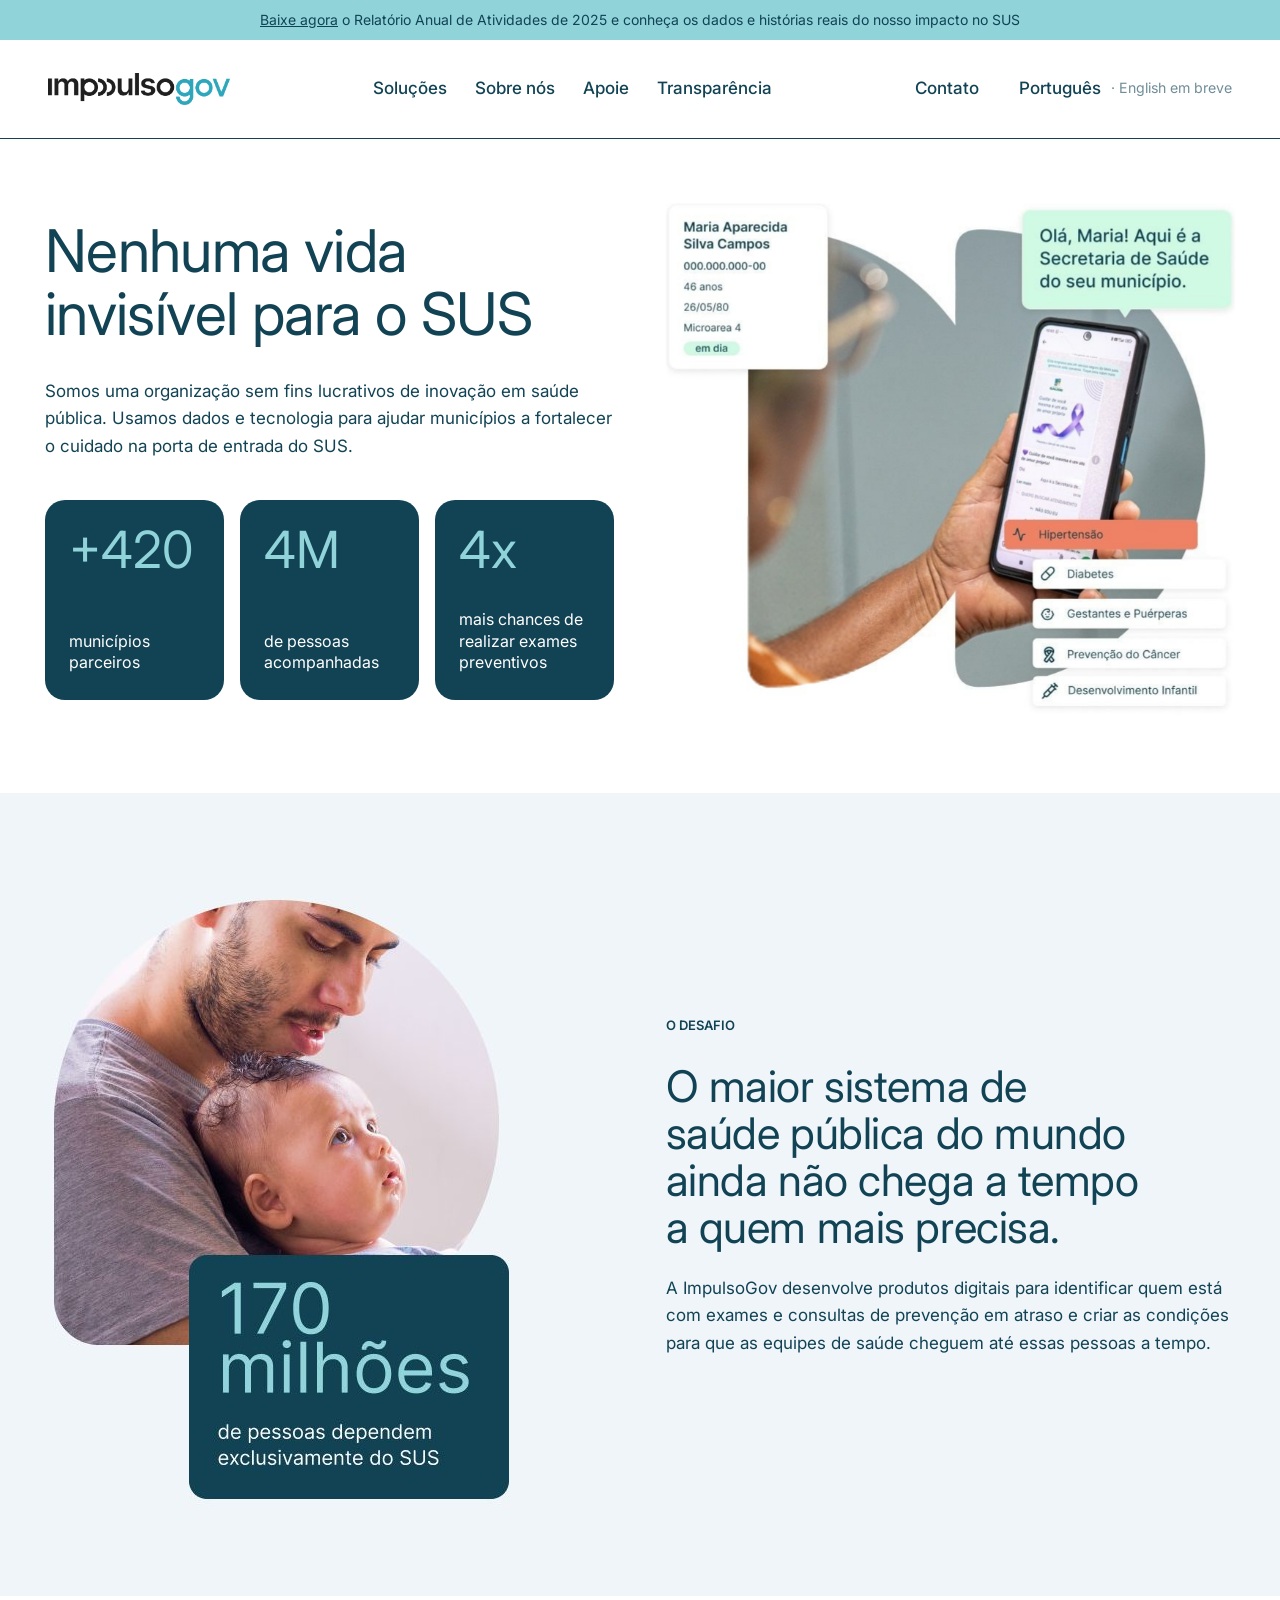
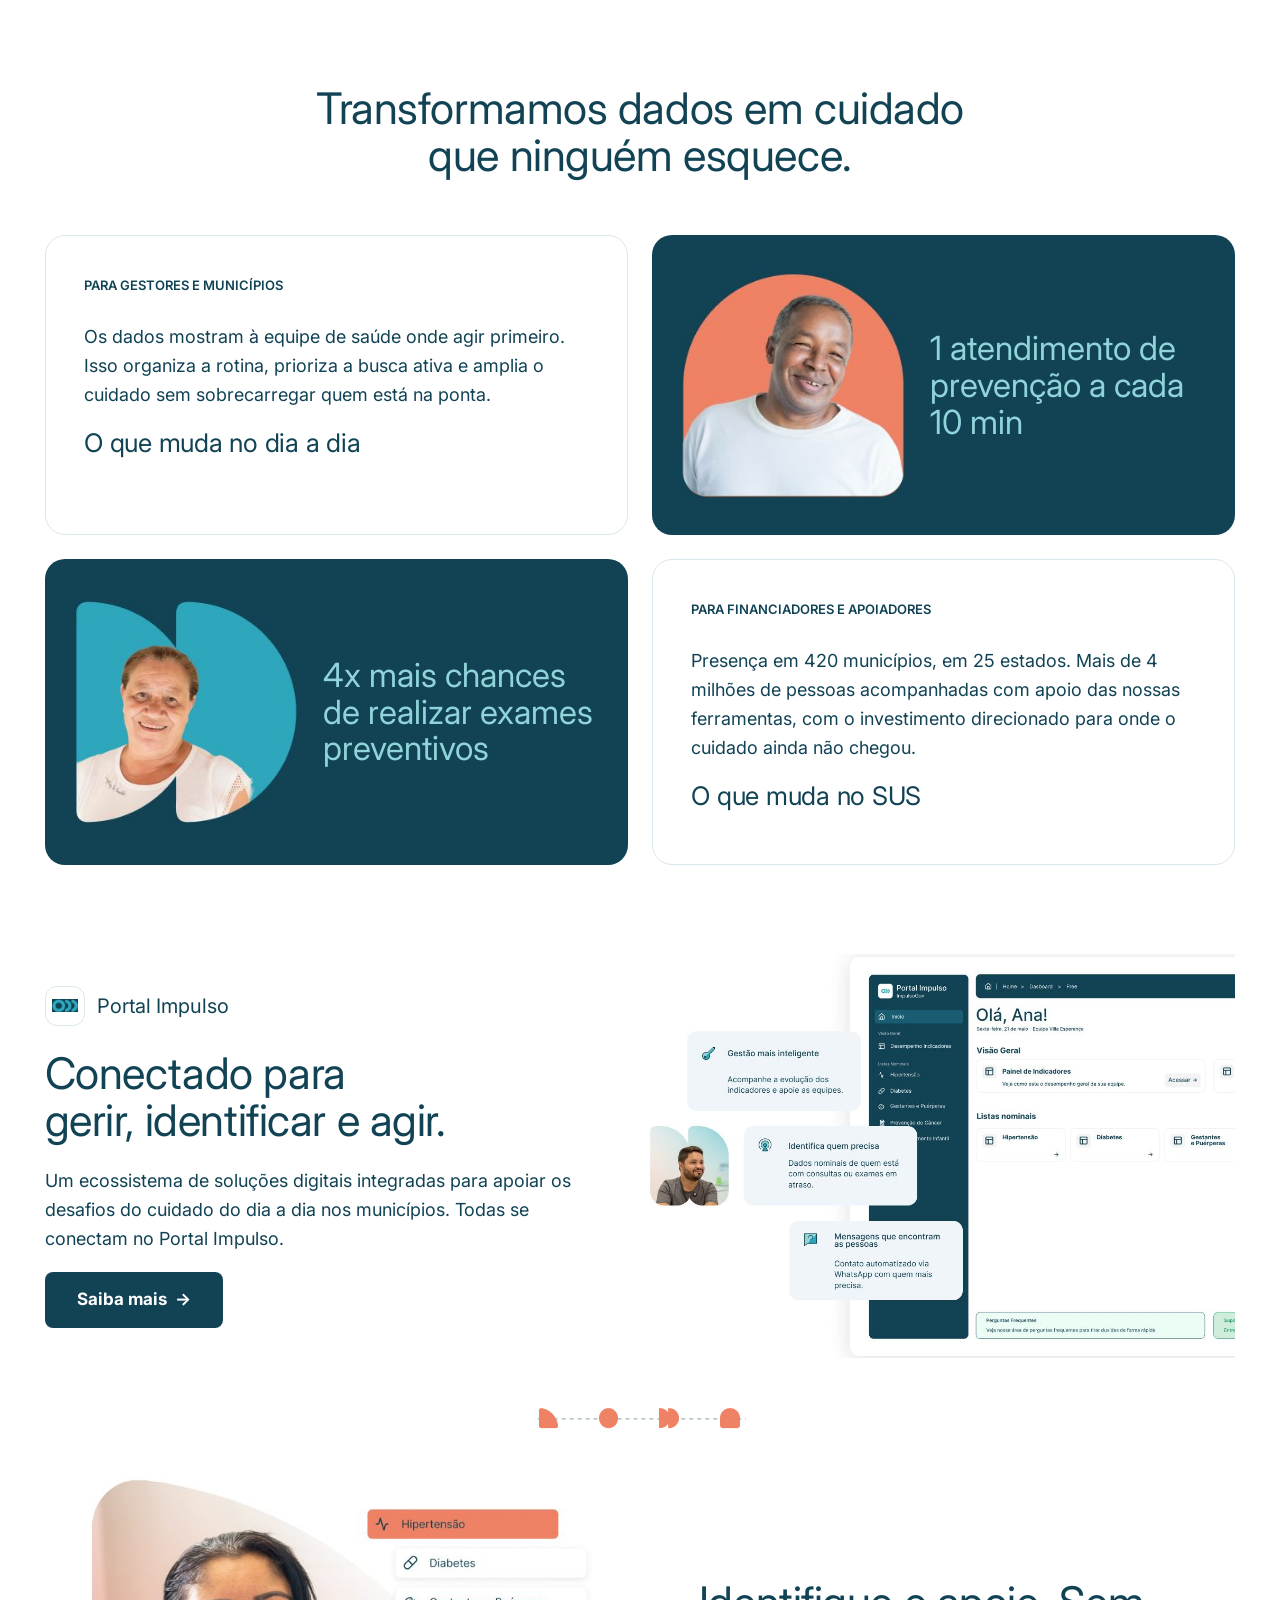
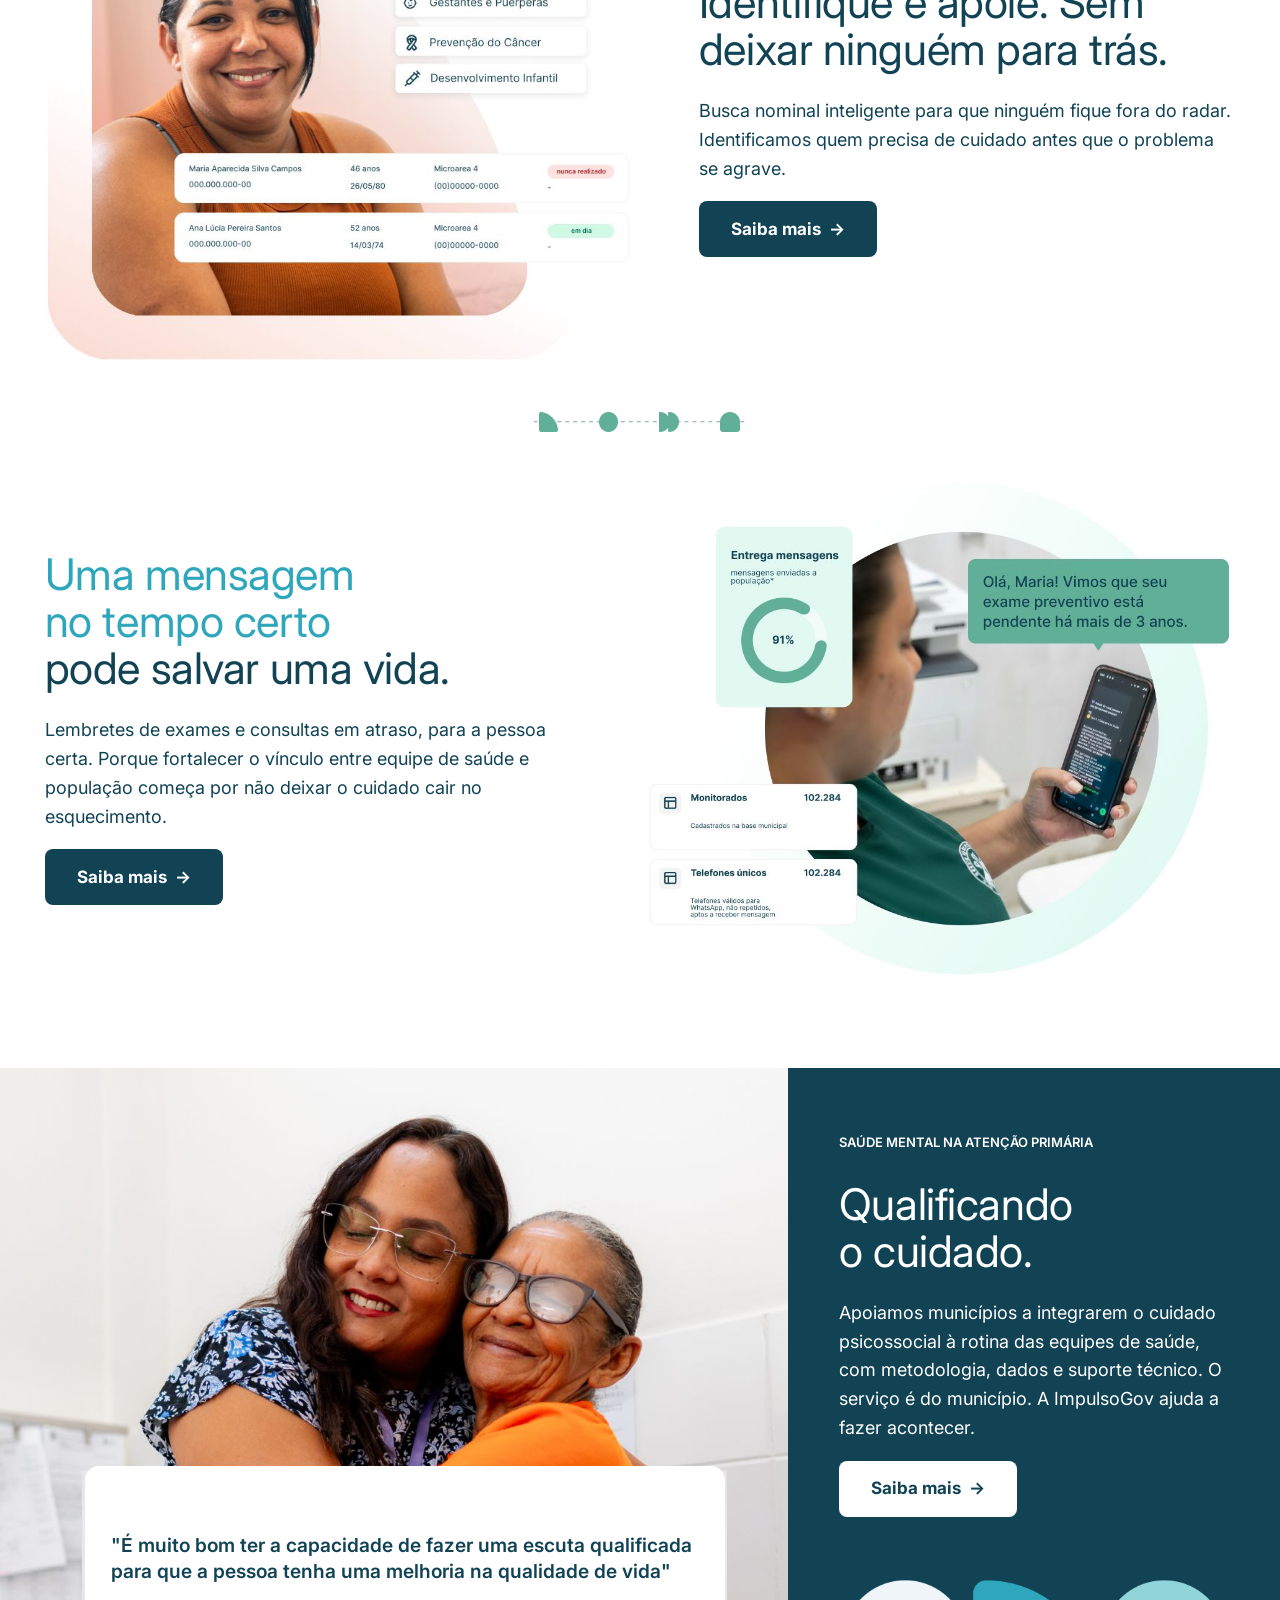
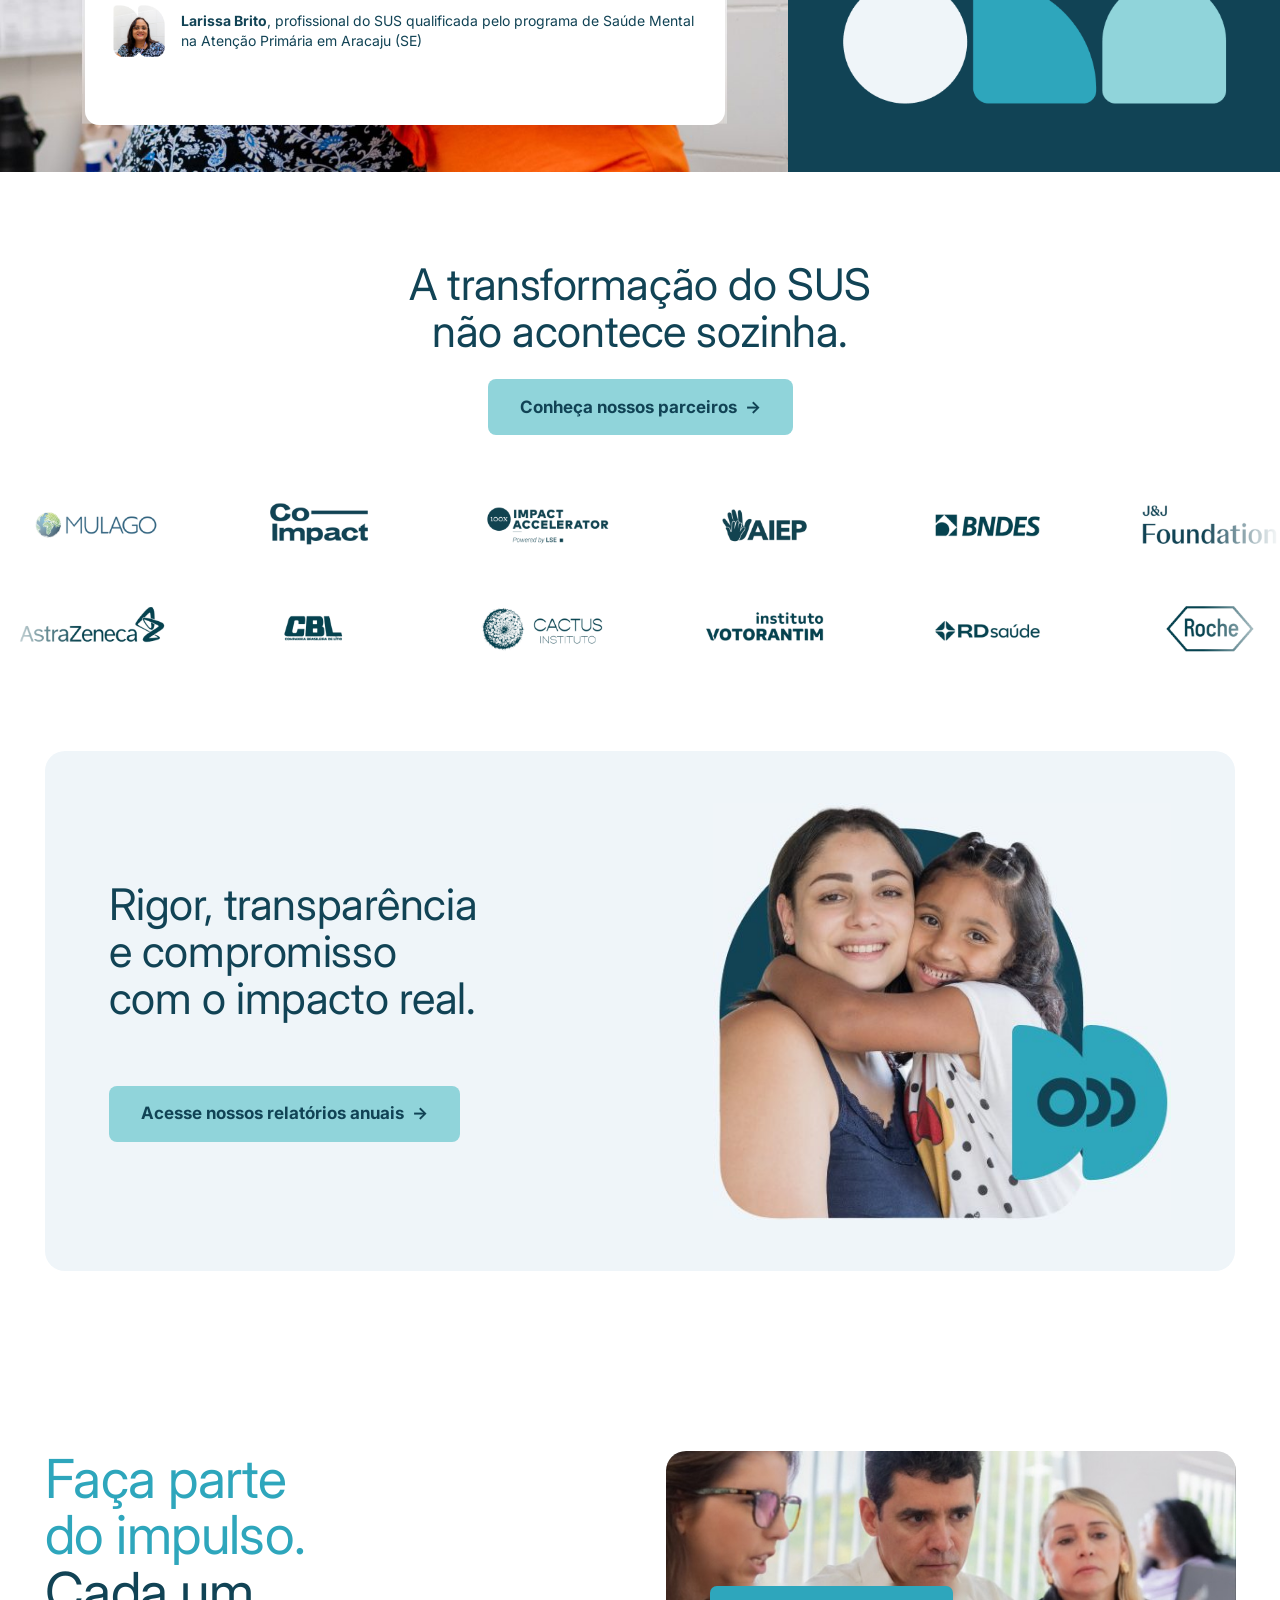
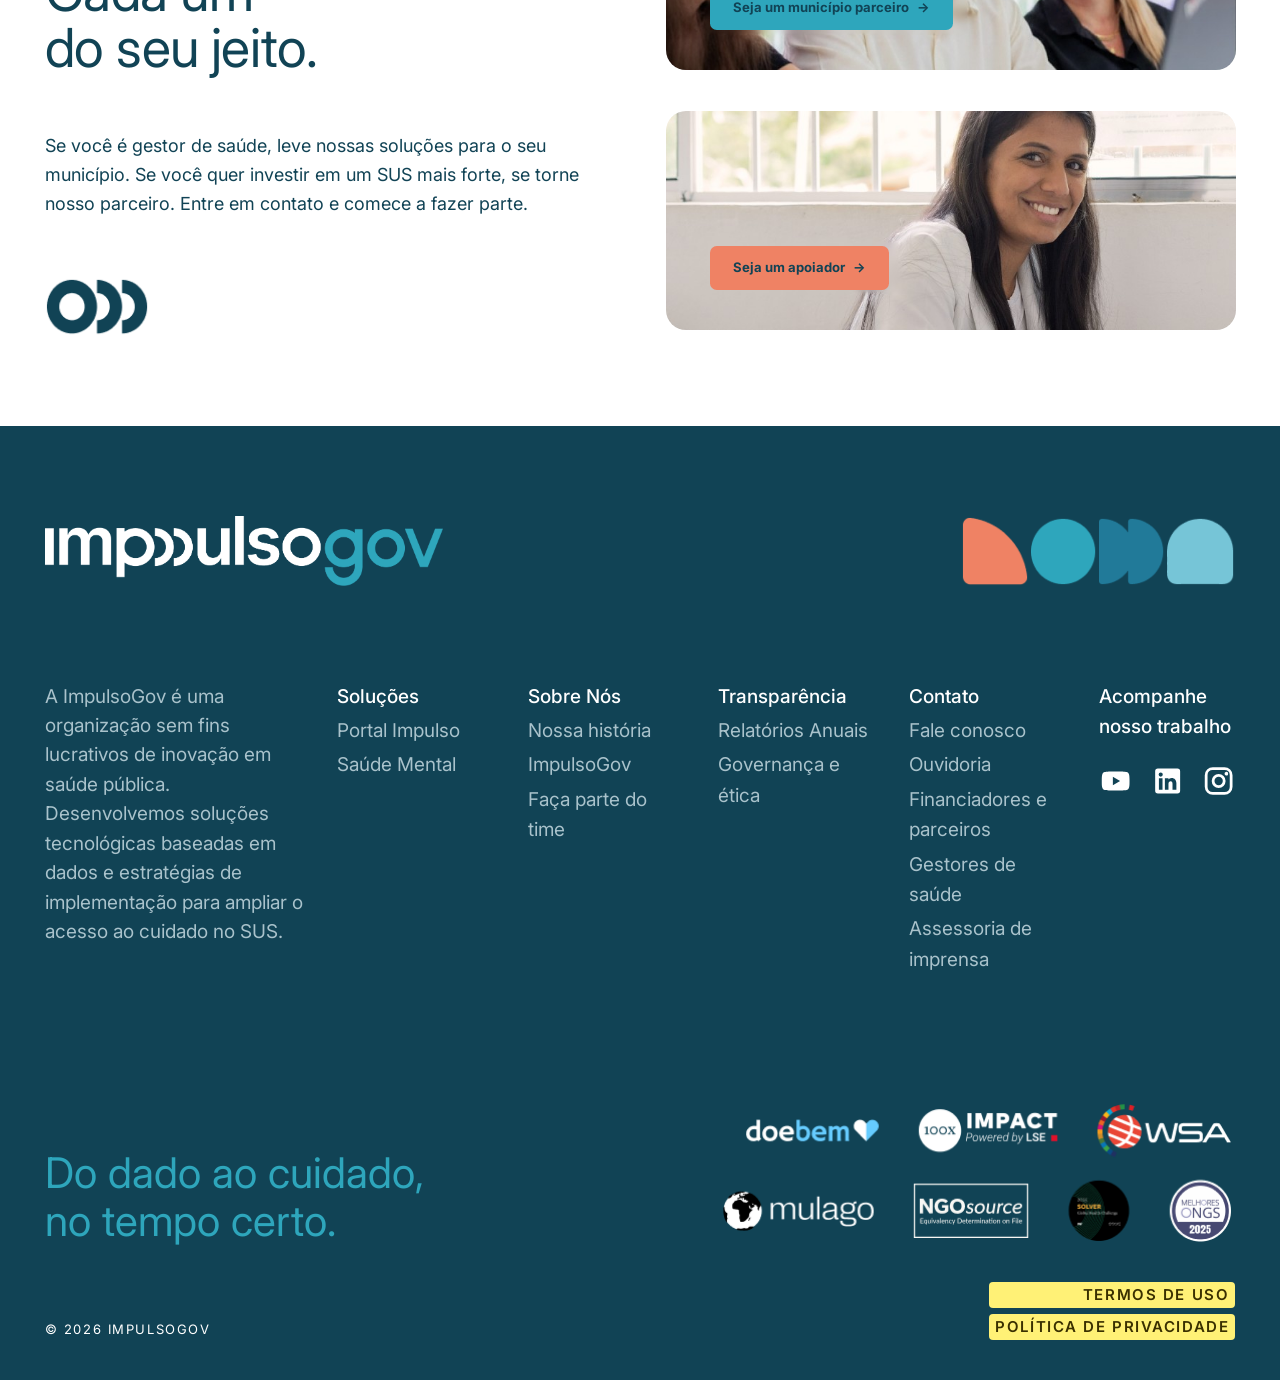
==== commit c2c9b967: "Ajustes pós-revisão da Rapha: hero, bloco Saúde Mental, CTAs, mobile Co-Authored-By: Claude Opus 5.5" ====
--- a/index.html
+++ b/index.html
@@ -36,7 +36,7 @@
       <div class="stat"><b>4x</b><span>mais chances de realizar exames preventivos</span></div>
     </div>
   </div>
-  <video class="anim" autoplay muted loop playsinline preload="metadata" poster="assets/img/fig/home-hero-visual.jpg" width="934" height="850" aria-label="Animação: ficha de Maria Aparecida e profissional de saúde usando o Portal Impulso"><source src="assets/video/home-hero.mp4" type="video/mp4"></video>
+  <img class="hero-visual" src="assets/img/fig/home-hero-visual-full.jpg" alt="Profissional de saúde segurando o celular com mensagem da Secretaria de Saúde para Maria Aparecida, com as linhas de cuidado: hipertensão, diabetes, gestantes e puérperas, prevenção do câncer e desenvolvimento infantil" width="777" height="700" fetchpriority="high">
 </div></section>
 
 <section class="band bg-fundo desafio"><div class="wrap split">
@@ -100,13 +100,13 @@
   <div class="photo">
     <img src="assets/img/fig/home-sm-foto.jpg" alt="Profissional de saúde abraçando uma senhora em Aracaju" width="1057" height="945">
     <div class="qcard"><q>É muito bom ter a capacidade de fazer uma escuta qualificada para que a pessoa tenha uma melhoria na qualidade de vida</q>
-      <div class="who"><span><b>Larissa Brito</b>, profissional do SUS qualificada pelo programa de Saúde Mental na Atenção Primária em Aracaju (SE)</span></div></div>
+      <div class="who"><img src="assets/img/fig/larissa-avatar.png" alt="" width="84" height="84"><span><b>Larissa Brito</b>, profissional do SUS qualificada pelo programa de Saúde Mental na Atenção Primária em Aracaju (SE)</span></div></div>
   </div>
   <div class="txt">
     <span class="small-label">Saúde mental na atenção primária</span>
     <h2>Qualificando o cuidado.</h2>
-    <p>Apoiamos municípios a integrarem o cuidado psicossocial à rotina das equipes de saúde, com metodologia, dados e suporte técnico.</p>
-    <div><a class="btn btn-claro" href="saude-mental.html">Saiba mais</a></div>
+    <p>Apoiamos municípios a integrarem o cuidado psicossocial à rotina das equipes de saúde, com metodologia, dados e suporte técnico. O serviço é do município. A ImpulsoGov ajuda a fazer acontecer.</p>
+    <div><a class="btn btn-branco" href="saude-mental.html">Saiba mais</a></div>
     <img src="assets/img/fig/home-sm-formas.png" alt="" style="margin-top:60px;max-width:420px">
   </div>
 </div></section>
@@ -146,7 +146,7 @@
   </div>
   <div>
     <div class="cta-photo"><img src="assets/img/fig/cta-municipio.jpg" alt="Gestores de saúde em reunião de trabalho" loading="lazy"><a class="btn btn-azul" href="mailto:contato@impulsogov.org?subject=Quero%20ser%20munic%C3%ADpio%20parceiro">Seja um município parceiro</a></div>
-    <div class="cta-photo"><img src="assets/img/fig/cta-apoiador.jpg" alt="Profissional de saúde sorrindo" loading="lazy"><a class="btn btn-laranja" href="apoie.html">Apoie nosso trabalho</a></div>
+    <div class="cta-photo"><img src="assets/img/fig/cta-apoiador.jpg" alt="Profissional de saúde sorrindo" loading="lazy"><a class="btn btn-laranja" href="apoie.html">Seja um apoiador</a></div>
   </div>
 </div></section>
 
--- a/assets/css/site.css
+++ b/assets/css/site.css
@@ -24,7 +24,7 @@
 *{box-sizing:border-box;min-width:0}
 html{scroll-behavior:smooth;scroll-padding-top:110px}
 body{margin:0;background:#fff;color:var(--ink);font:18px/1.6 var(--font);overflow-x:clip;-webkit-font-smoothing:antialiased}
-img{max-width:100%;display:block}
+img{max-width:100%;height:auto;display:block}
 a{color:inherit}
 h1,h2,h3{font-weight:400;letter-spacing:-.01em;margin:0 0 .55em;text-wrap:balance;line-height:1.08}
 h1{font-size:clamp(40px,4.6vw,76px)}
@@ -361,3 +361,47 @@
 .pessoa .tag{position:relative;left:auto;right:auto;bottom:auto;margin:-40px 16px 16px}
 .logo-grid img{border:1px solid #e3ecf0}
 .qr .box:has(img){border:0}.qr .box img{width:100%;height:auto;image-rendering:pixelated}
+
+/* hero visual (estático, a partir do Figma) */
+.hero-visual{width:100%;height:auto;animation:heroIn .9s ease-out both}
+@keyframes heroIn{from{opacity:0;transform:translateY(16px)}to{opacity:1;transform:none}}
+@media (prefers-reduced-motion:reduce){.hero-visual{animation:none}}
+
+/* bloco Saúde Mental da home: foto sem distorção, card alinhado ao Figma */
+.btn-branco{background:#fff;color:var(--azul-dark)}
+.sm-home{align-items:start}
+.sm-home .photo img{height:auto;display:block}
+.sm-home .photo .qcard{left:11.7%;right:8.8%;top:58%;bottom:8.1%;justify-content:center}
+.sm-home .txt{align-self:stretch}
+.qcard .who img{width:clamp(48px,4.4vw,84px);height:auto;border-radius:10px;flex:none}
+.qcard q{text-align:left}
+@media (max-width:1180px){
+  .sm-home .photo .qcard{position:static;margin:-48px 6% 32px;box-shadow:0 8px 24px rgba(17,67,85,.12)}
+  .sm-home .photo{background:var(--azul-dark)}
+}
+
+/* CTA com foto: botão HTML na mesma posição do Figma (foto sem botão embutido) */
+.cta-photo{container-type:inline-size}
+.cta-photo .btn,.cta-photo .btn{left:7.8cqw;top:61.6%;bottom:auto;height:20%;min-height:0;padding:0 4cqw;font-size:clamp(13px,2.3cqw,18px);border-radius:1.2cqw;white-space:nowrap}
+
+/* linha do tempo: abaixo de 1180px vira lista vertical (ignora a coluna fixa do desktop) */
+@media(max-width:1180px){
+  .timeline{grid-template-columns:minmax(0,1fr);margin-top:48px}
+  .timeline .tl{grid-column:1!important;grid-row:auto!important;padding:0 0 32px 40px}
+  .timeline::before{left:7px;right:auto;top:0;bottom:0;width:3px;height:auto}
+  .tl::after{display:none}.tl i{left:1px;top:14px;bottom:auto;transform:none}
+  .tl b{font-size:clamp(36px,8vw,56px);margin-bottom:10px}
+}
+@media(max-width:1180px){.case-grid{grid-template-columns:repeat(2,minmax(0,1fr))!important}}
+@media(max-width:560px){.case-grid{grid-template-columns:minmax(0,1fr)!important}}
+@media(max-width:1180px){
+  .sm-home .photo img{aspect-ratio:1057/548;object-fit:cover;object-position:top;height:auto}
+  .sm-home .photo .qcard{margin-top:-32px}
+}
+@media(max-width:560px){
+  .conselho-grid,.pessoas{grid-template-columns:minmax(0,1fr)}
+  .conselho-grid .pessoa img{max-height:420px;width:100%;object-fit:cover;object-position:top}
+}
+.sm-home .photo .qcard{left:10.8%;right:8%;top:56.6%;bottom:6.6%;z-index:1}
+@media(max-width:1180px){.sm-home .photo .qcard{position:relative;left:auto;right:auto;top:auto;bottom:auto}}
+.qcard .who img{flex:0 0 clamp(52px,4.4vw,84px);width:clamp(52px,4.4vw,84px);height:clamp(52px,4.4vw,84px);object-fit:cover}
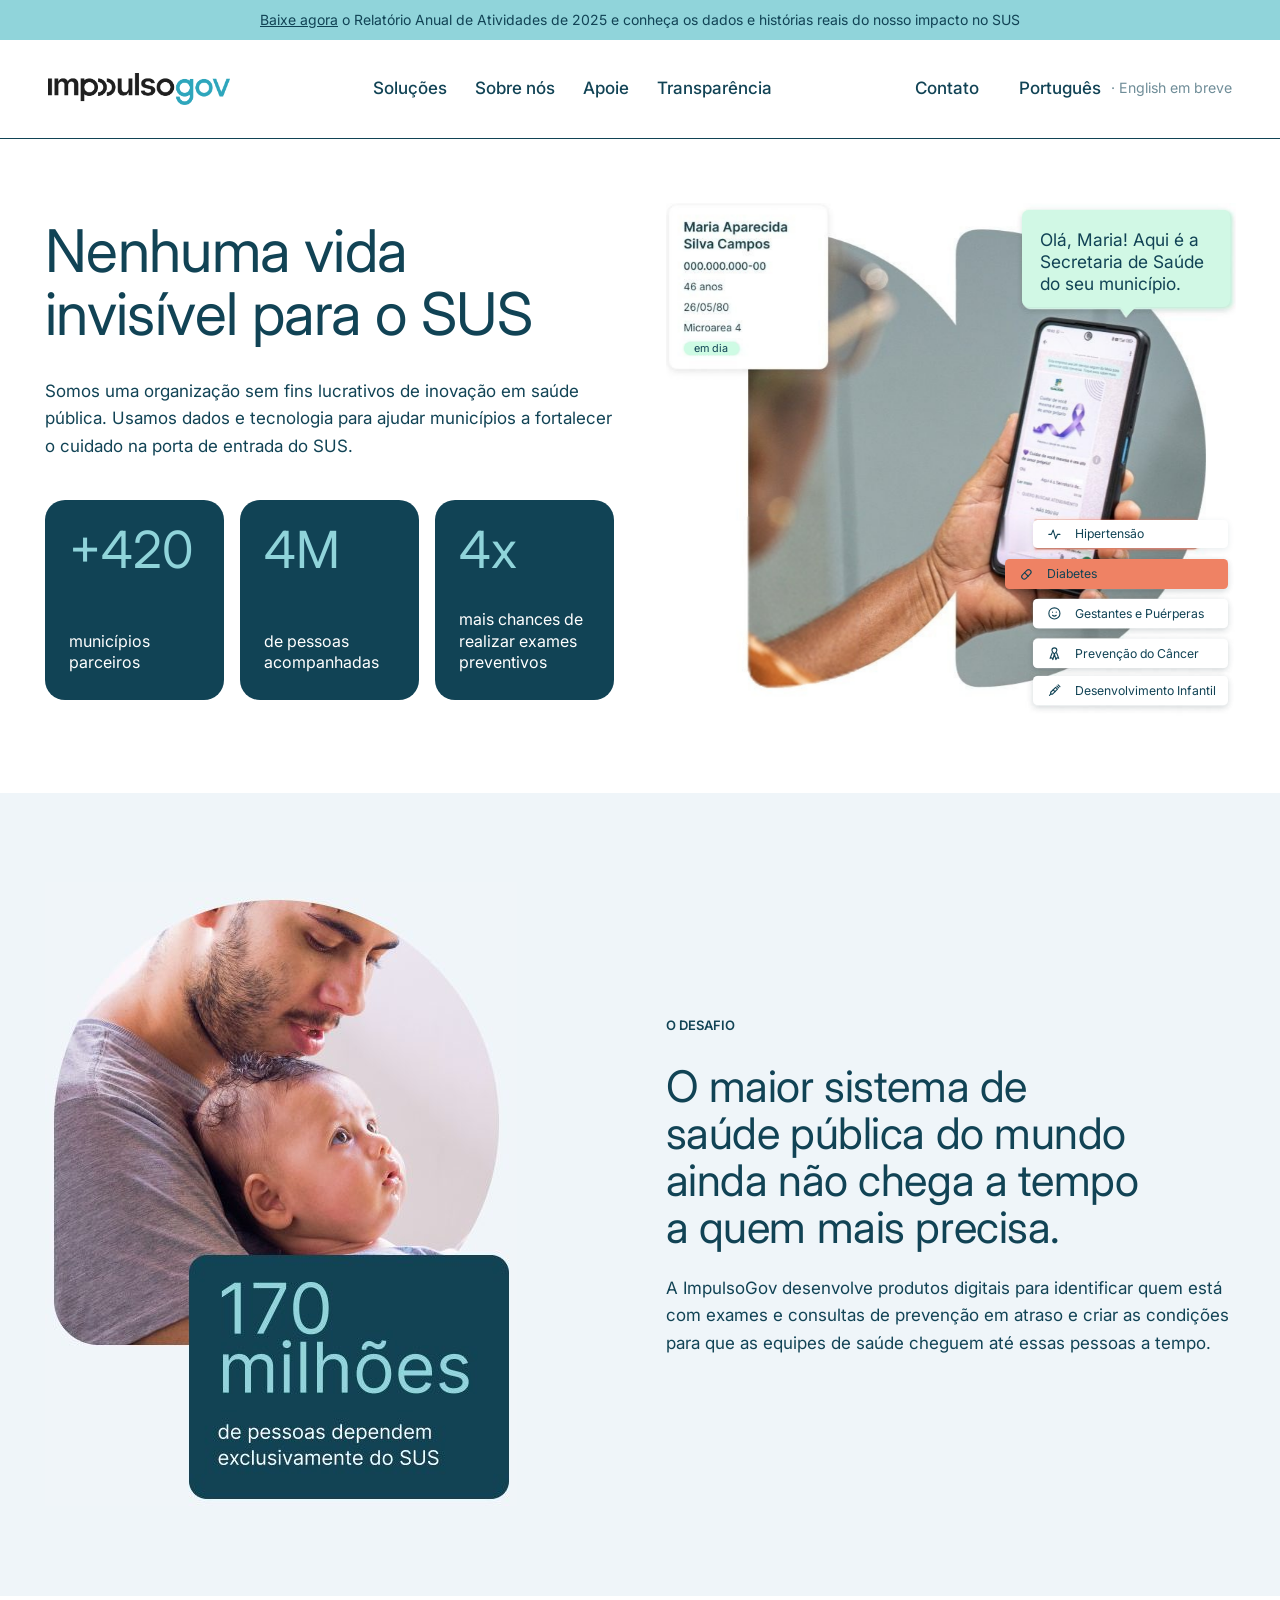
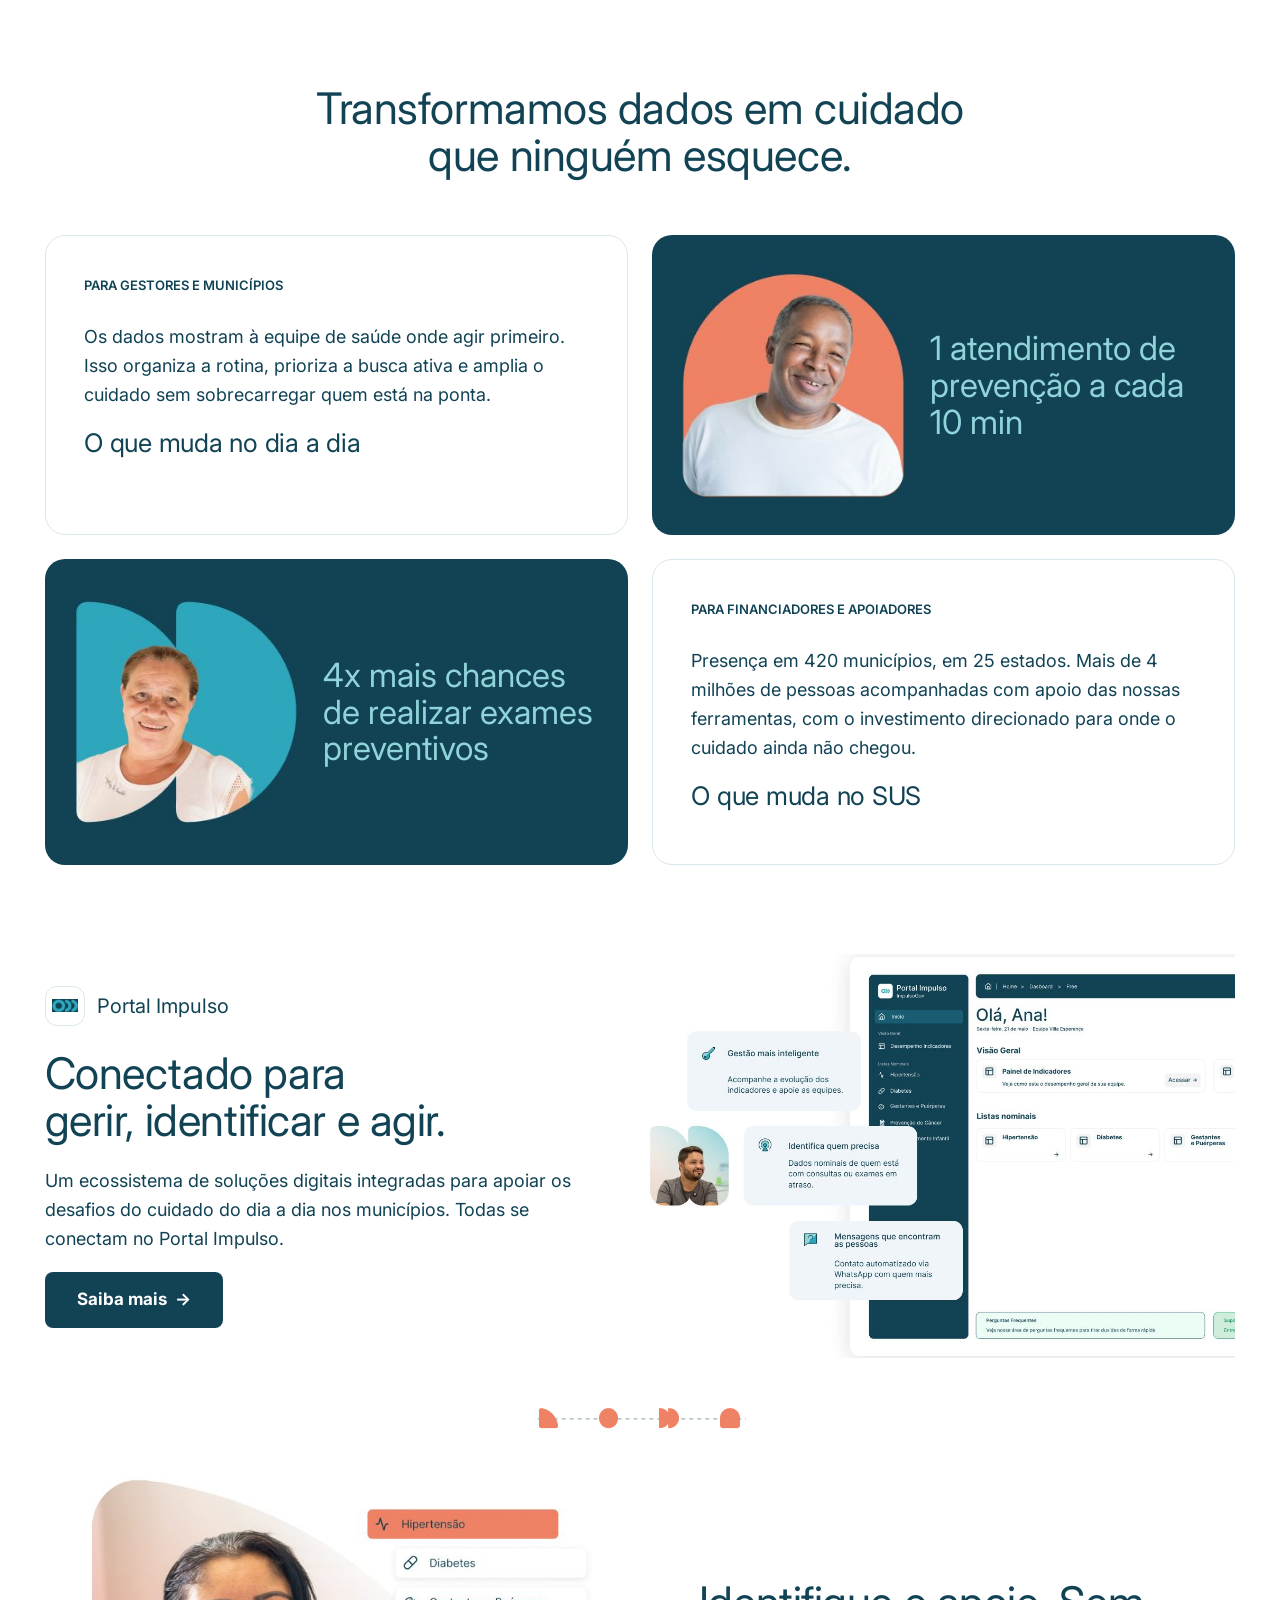
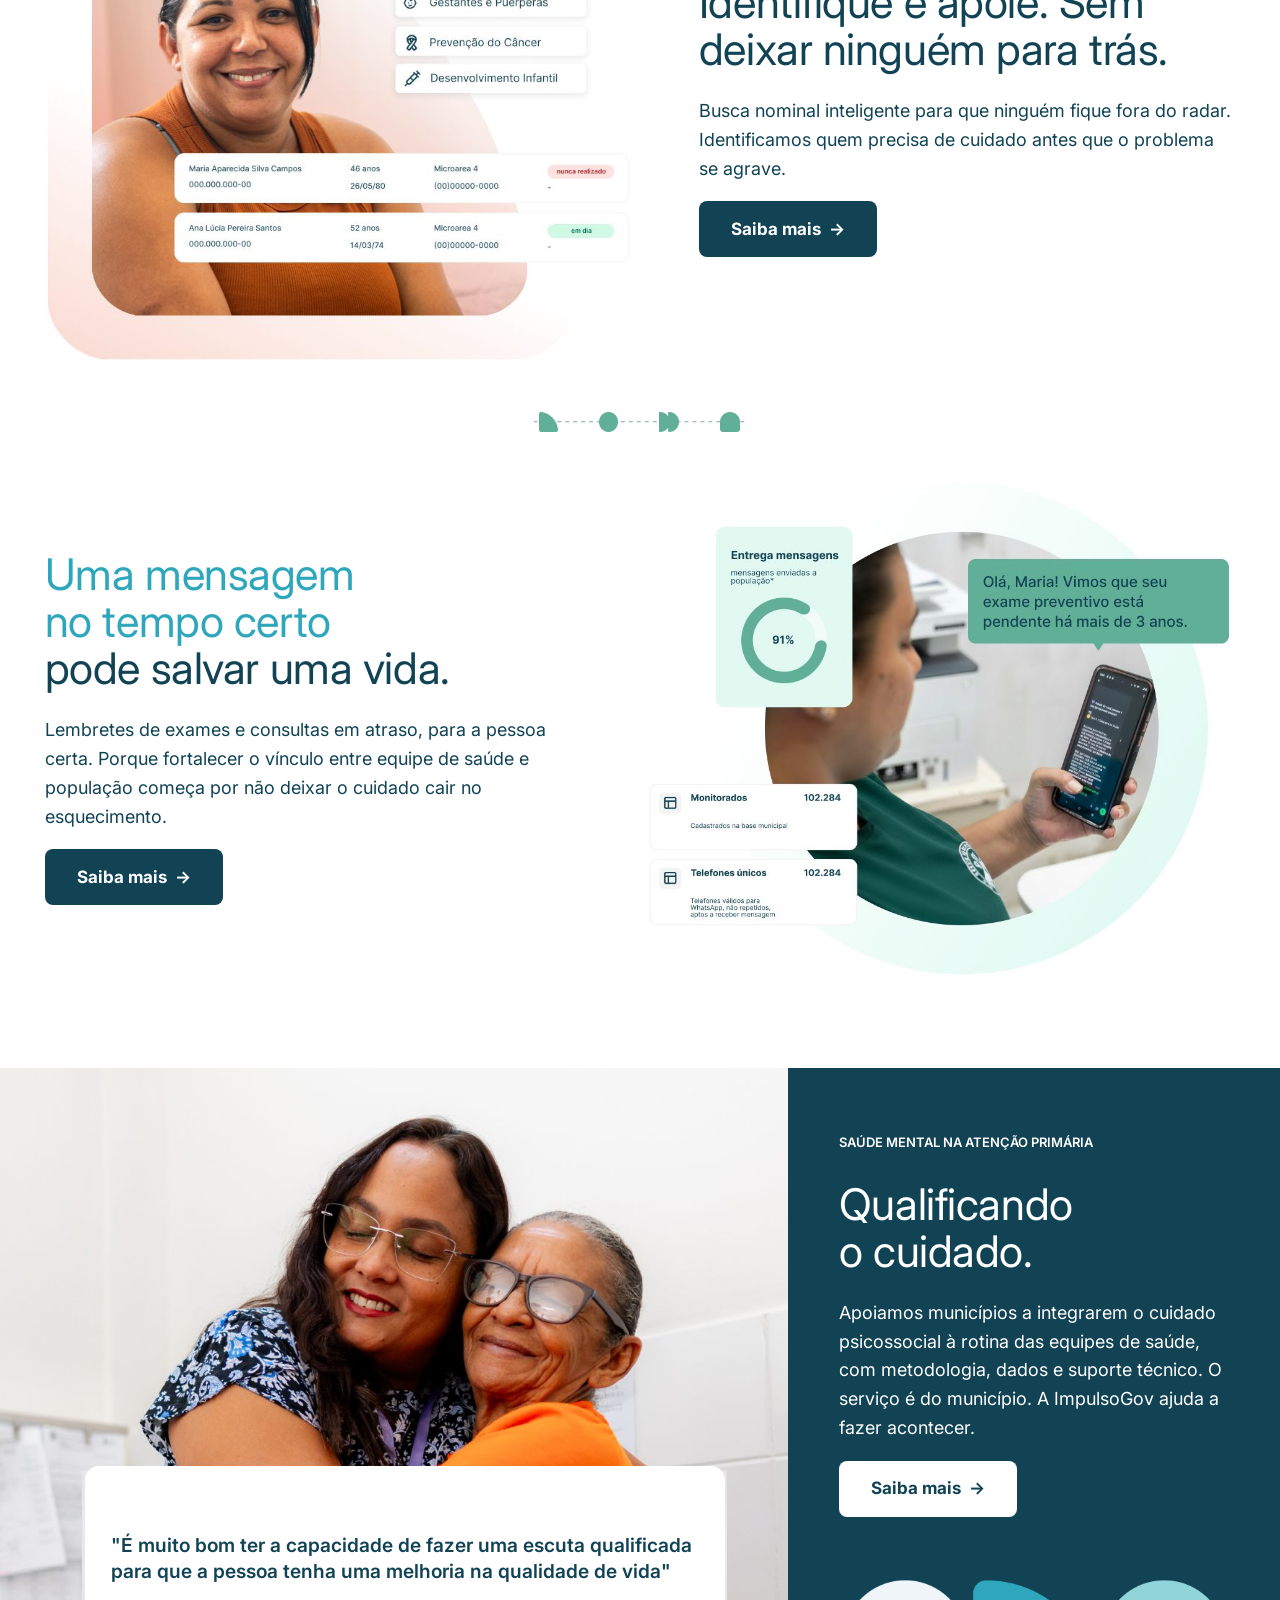
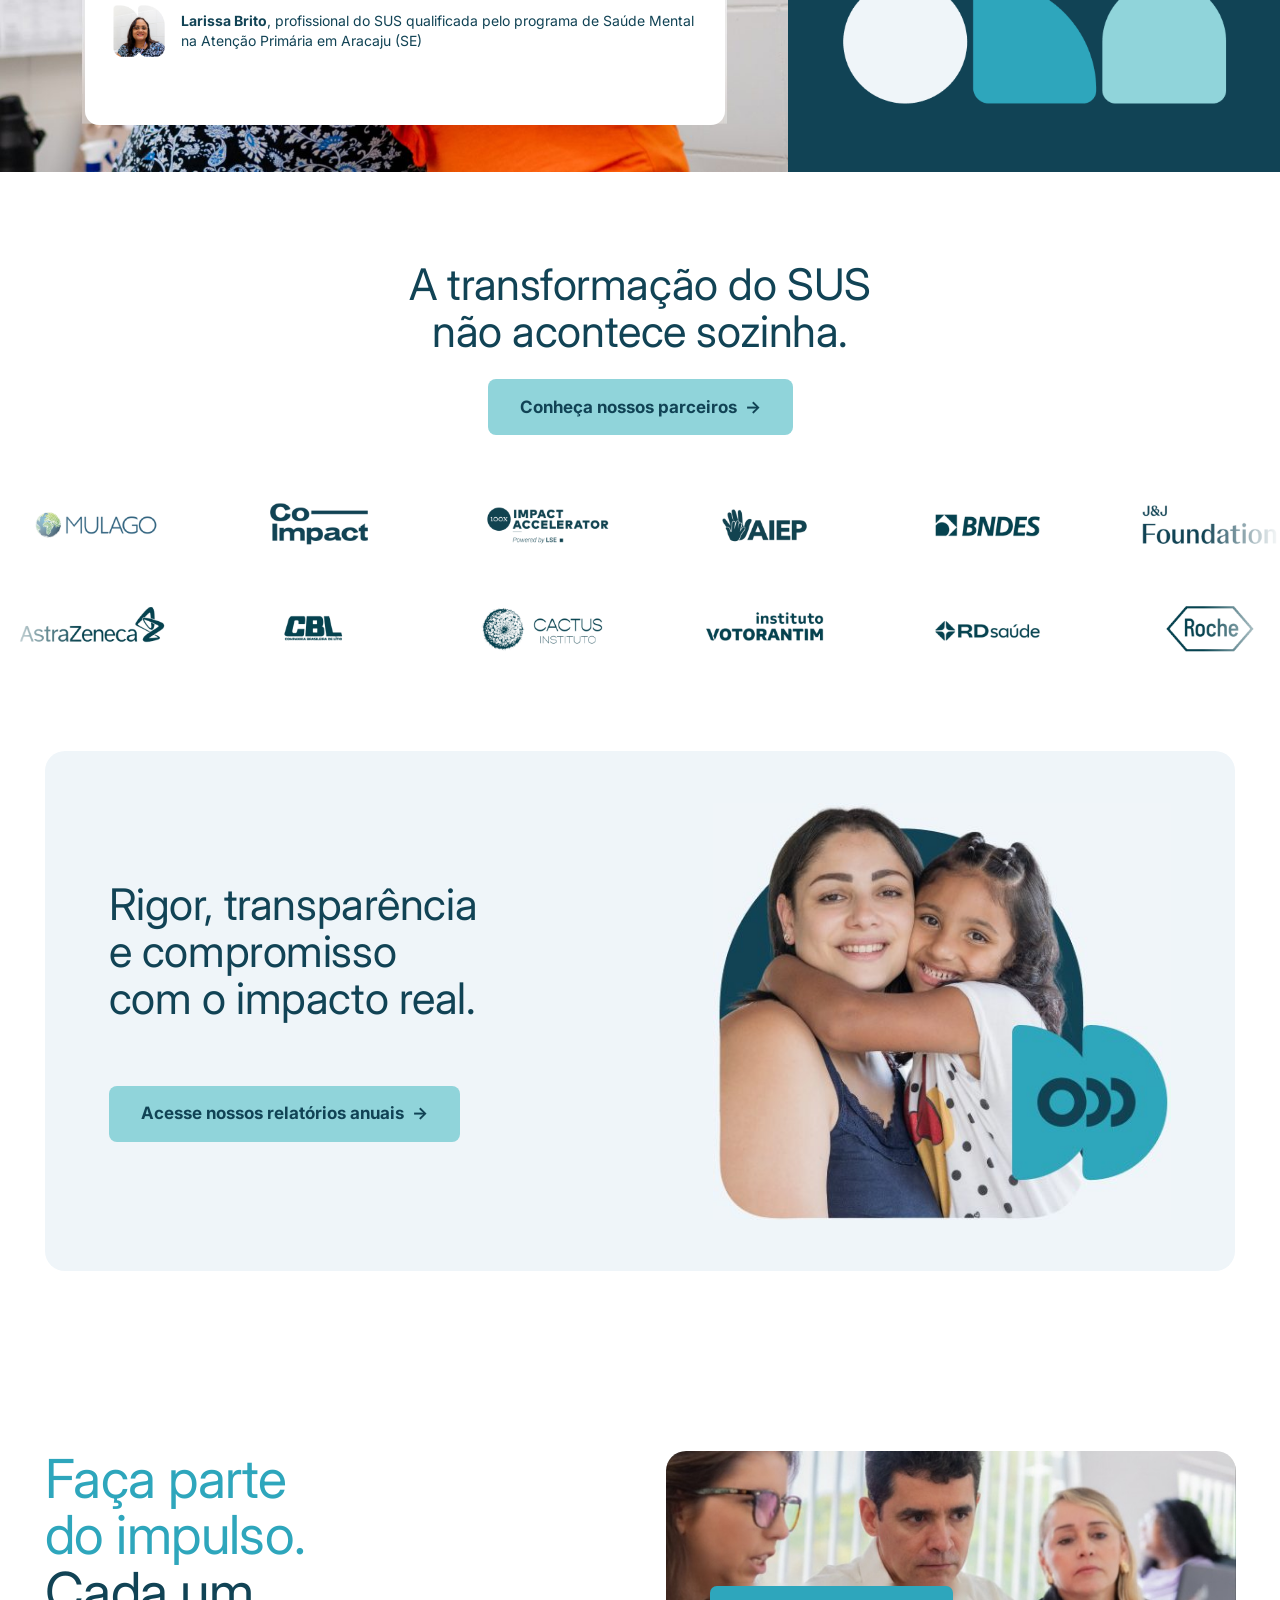
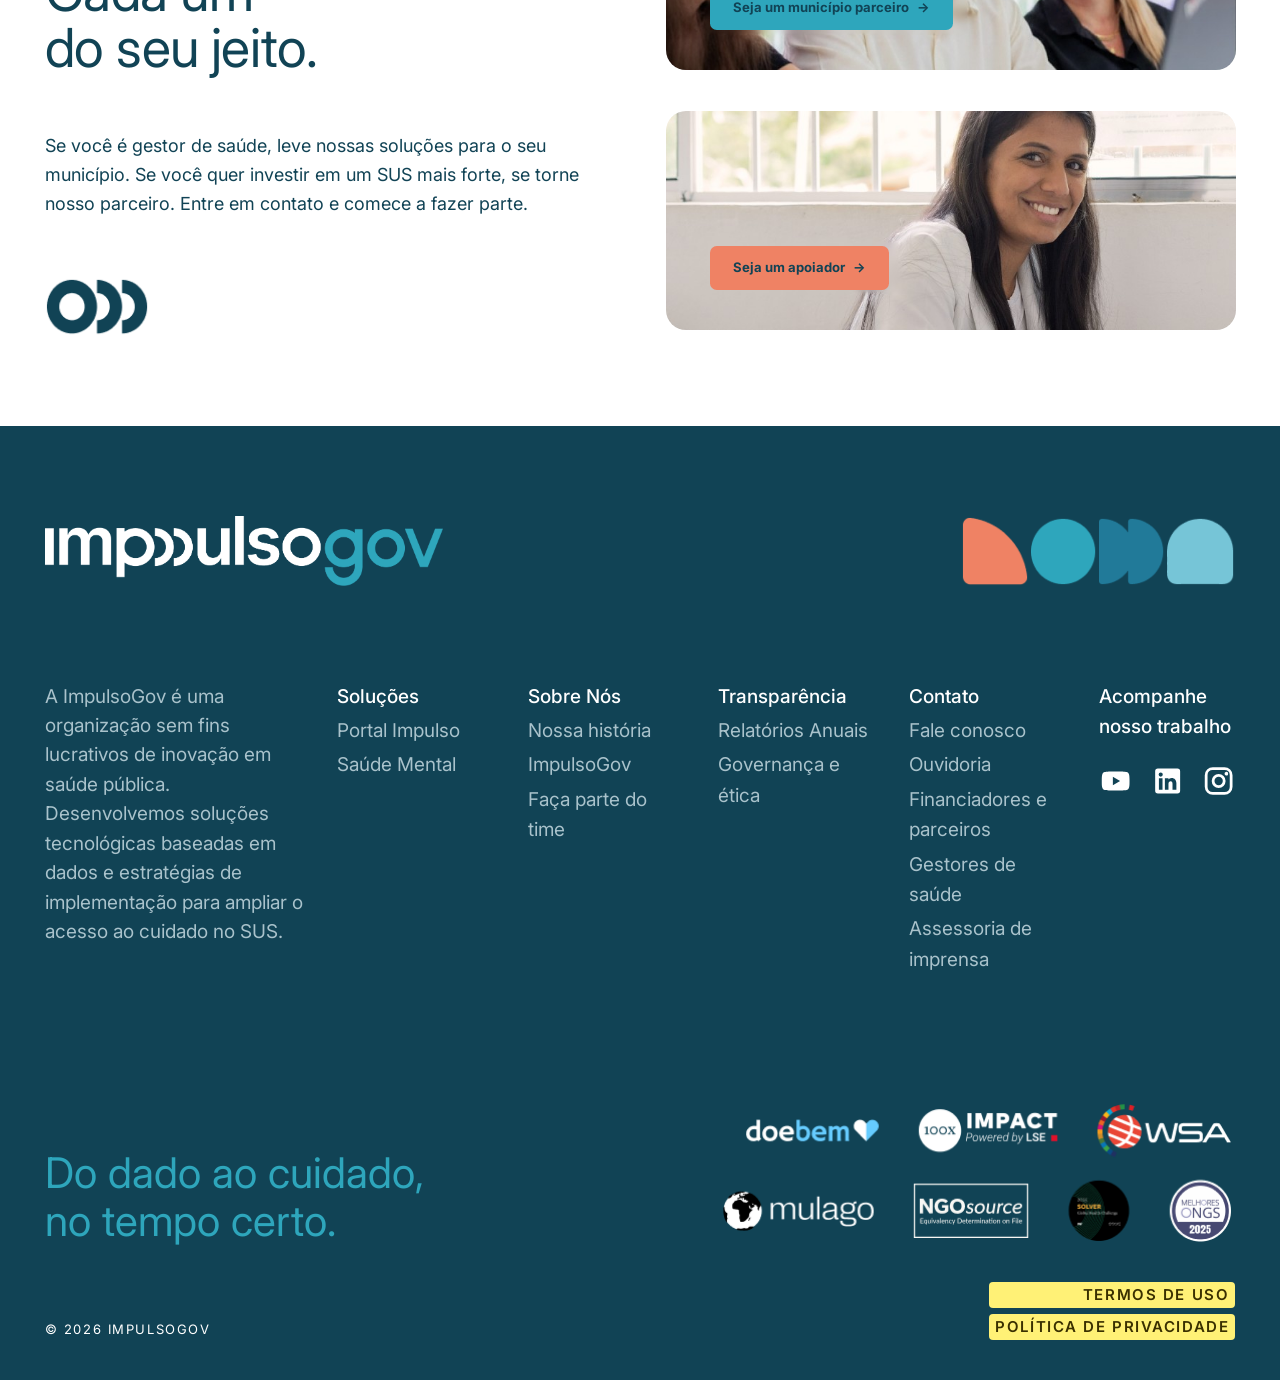
==== commit 39aff6c4: "Topo da home animado: linhas de cuidado se revezam e mensagem digitando Co-Authored-By: Claude Opus " ====
--- a/index.html
+++ b/index.html
@@ -36,8 +36,27 @@
       <div class="stat"><b>4x</b><span>mais chances de realizar exames preventivos</span></div>
     </div>
   </div>
-  <img class="hero-visual" src="assets/img/fig/home-hero-visual-full.jpg" alt="Profissional de saúde segurando o celular com mensagem da Secretaria de Saúde para Maria Aparecida, com as linhas de cuidado: hipertensão, diabetes, gestantes e puérperas, prevenção do câncer e desenvolvimento infantil" width="777" height="700" fetchpriority="high">
-</div></section>
+  <div class="hero-anim" aria-label="Animação: o Portal Impulso identifica Maria Aparecida, a Secretaria de Saúde envia uma mensagem e as linhas de cuidado acompanhadas se revezam: hipertensão, diabetes, gestantes e puérperas, prevenção do câncer e desenvolvimento infantil" role="img">
+    <img class="hero-visual" src="assets/img/fig/home-hero-base.jpg" alt="" width="777" height="700" fetchpriority="high">
+    <span class="tag-dia" style="left:3.089%;top:27.000%;width:9.781%;height:2.714%">em dia</span>
+    <div class="bubble" style="left:62.548%;top:1.286%;width:36.551%;height:19.000%"><p>Olá, Maria! Aqui é a Secretaria de Saúde do seu município.</p><i class="dots"><b></b><b></b><b></b></i></div>
+    <ul class="chips" aria-hidden="true"><li class="chip" style="top:61.714%;height:5.571%"><svg viewBox="0 0 24 24" aria-hidden="true"><path d="M3 12h4l3-7 4 14 3-7h4"/></svg><span>Hipertensão</span></li><li class="chip" style="top:69.429%;height:5.714%"><svg viewBox="0 0 24 24" aria-hidden="true"><rect x="3" y="8" width="18" height="8" rx="4" transform="rotate(-45 12 12)"/><path d="M9 9l6 6"/></svg><span>Diabetes</span></li><li class="chip" style="top:77.143%;height:5.714%"><svg viewBox="0 0 24 24" aria-hidden="true"><circle cx="12" cy="12" r="9"/><path d="M9 10h.01M15 10h.01M9 15c1.5 1.3 4.5 1.3 6 0"/></svg><span>Gestantes e Puérperas</span></li><li class="chip" style="top:85.000%;height:5.714%"><svg viewBox="0 0 24 24" aria-hidden="true"><path d="M12 3a4 4 0 00-4 4c0 3 4 6 4 6s4-3 4-6a4 4 0 00-4-4z"/><path d="M8.5 11L5 20l3-1 1.5 3L12 13M15.5 11L19 20l-3-1-1.5 3L12 13"/></svg><span>Prevenção do Câncer</span></li><li class="chip" style="top:92.143%;height:5.714%"><svg viewBox="0 0 24 24" aria-hidden="true"><path d="M18 3l3 3M16 5l3 3M14 7l3 3-8 8H6v-3z"/><path d="M4 20l2-2M10 11l3 3"/></svg><span>Desenvolvimento Infantil</span></li></ul>
+  </div>
+</div></section>
+<script>
+(function(){
+  var box=document.querySelector('.hero-anim'); if(!box) return;
+  var chips=box.querySelectorAll('.chip'), bubble=box.querySelector('.bubble'), i=0;
+  chips[0].classList.add('on');
+  if(window.matchMedia('(prefers-reduced-motion: reduce)').matches) return;
+  function type(){ bubble.classList.add('typing'); setTimeout(function(){bubble.classList.remove('typing')},1100); }
+  setTimeout(type,700);
+  setInterval(function(){
+    chips[i].classList.remove('on'); i=(i+1)%chips.length; chips[i].classList.add('on');
+    if(i===0) type();
+  },2200);
+})();
+</script>
 
 <section class="band bg-fundo desafio"><div class="wrap split">
   <img src="assets/img/fig/home-desafio.jpg" alt="Pai segurando o bebê no colo. 170 milhões de pessoas dependem exclusivamente do SUS" width="472" height="624" style="width:100%;max-width:472px">
--- a/assets/css/site.css
+++ b/assets/css/site.css
@@ -405,3 +405,22 @@
 .sm-home .photo .qcard{left:10.8%;right:8%;top:56.6%;bottom:6.6%;z-index:1}
 @media(max-width:1180px){.sm-home .photo .qcard{position:relative;left:auto;right:auto;top:auto;bottom:auto}}
 .qcard .who img{flex:0 0 clamp(52px,4.4vw,84px);width:clamp(52px,4.4vw,84px);height:clamp(52px,4.4vw,84px);object-fit:cover}
+
+/* animação do topo da home: linhas de cuidado se revezando, mensagem digitando */
+.hero-anim{position:relative;container-type:inline-size;width:100%;max-width:777px;margin-left:auto}
+.hero-anim .hero-visual{width:100%}
+.hero-anim .chips{list-style:none;margin:0;padding:0}
+.hero-anim .chip{position:absolute;left:64.35%;width:34.36%;display:flex;align-items:center;gap:2.2cqw;padding-left:2.6cqw;background:#fff;color:var(--azul-dark);border-radius:.8cqw;box-shadow:0 .3cqw 1.2cqw rgba(17,67,85,.10);font-size:2.15cqw;white-space:nowrap;transition:left .45s cubic-bezier(.2,.7,.2,1),width .45s cubic-bezier(.2,.7,.2,1),background-color .45s}
+.hero-anim .chip svg{width:2.6cqw;height:2.6cqw;fill:none;stroke:currentColor;stroke-width:1.8;stroke-linecap:round;stroke-linejoin:round;flex:none}
+.hero-anim .chip.on{left:59.46%;width:39.25%;background:var(--laranja)}
+.hero-anim .bubble{position:absolute;background:#d1f8e5;border-radius:1.2cqw;color:var(--azul-dark);padding:3.4cqw 3cqw 0 3.1cqw;box-sizing:border-box;box-shadow:0 .3cqw 1.2cqw rgba(17,67,85,.08)}
+.hero-anim .bubble::after{content:"";position:absolute;left:47%;bottom:-1.4cqw;border:1.5cqw solid transparent;border-top-color:#d1f8e5;border-bottom:0}
+.hero-anim .bubble p{margin:0;font-size:3.05cqw;line-height:1.27;transition:opacity .35s}
+.hero-anim .bubble .dots{position:absolute;left:3.1cqw;top:3.6cqw;display:flex;gap:.8cqw;opacity:0;transition:opacity .2s}
+.hero-anim .bubble .dots b{width:1.3cqw;height:1.3cqw;border-radius:50%;background:var(--azul-dark);opacity:.35;animation:dot 1s infinite}
+.hero-anim .bubble .dots b:nth-child(2){animation-delay:.15s}.hero-anim .bubble .dots b:nth-child(3){animation-delay:.3s}
+.hero-anim .bubble.typing p{opacity:0}.hero-anim .bubble.typing .dots{opacity:1}
+@keyframes dot{0%,100%{transform:translateY(0);opacity:.35}50%{transform:translateY(-.5cqw);opacity:.9}}
+.hero-anim .tag-dia{position:absolute;display:flex;align-items:center;justify-content:center;background:#cefbe4;color:var(--azul-dark);border-radius:2cqw;font-size:1.9cqw;animation:pulse 2.2s ease-in-out infinite}
+@keyframes pulse{0%,100%{box-shadow:0 0 0 0 rgba(98,175,152,.45)}50%{box-shadow:0 0 0 .9cqw rgba(98,175,152,0)}}
+@media (prefers-reduced-motion:reduce){.hero-anim .tag-dia{animation:none}.hero-anim .chip{transition:none}}
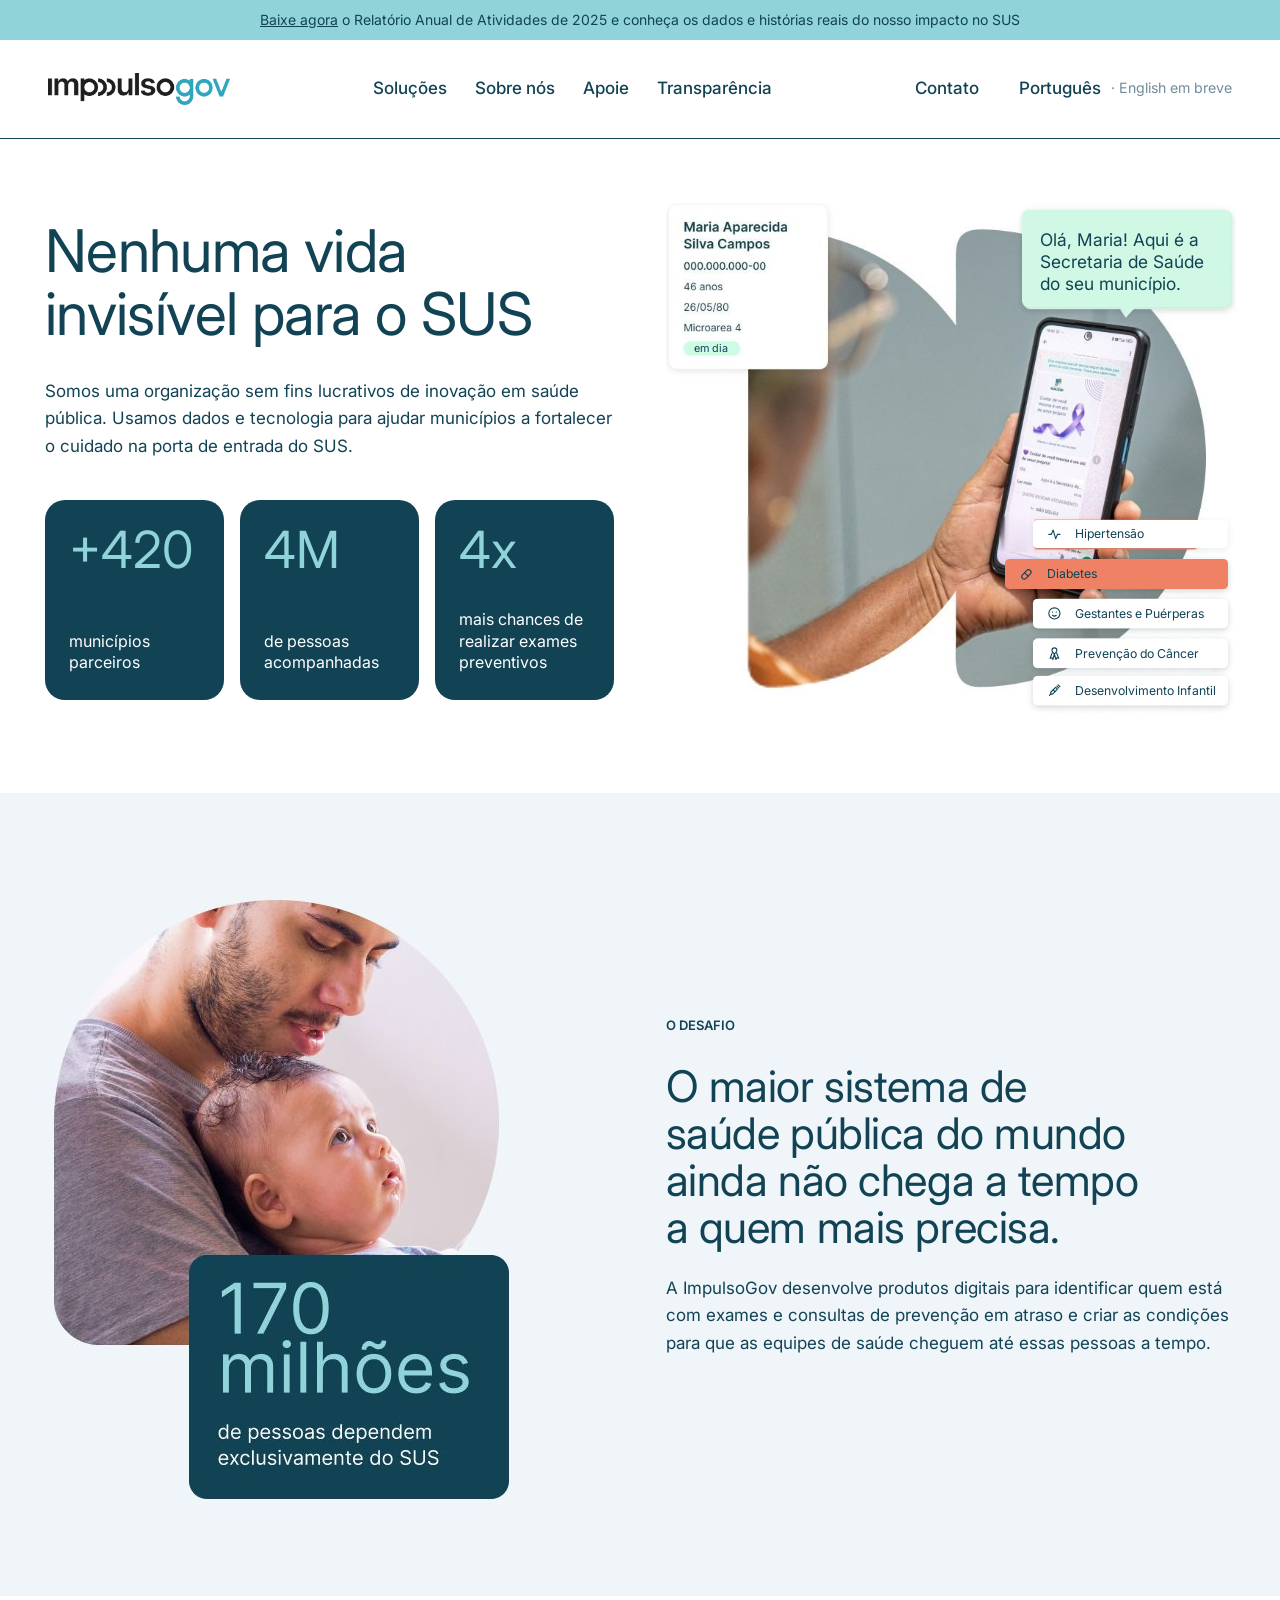
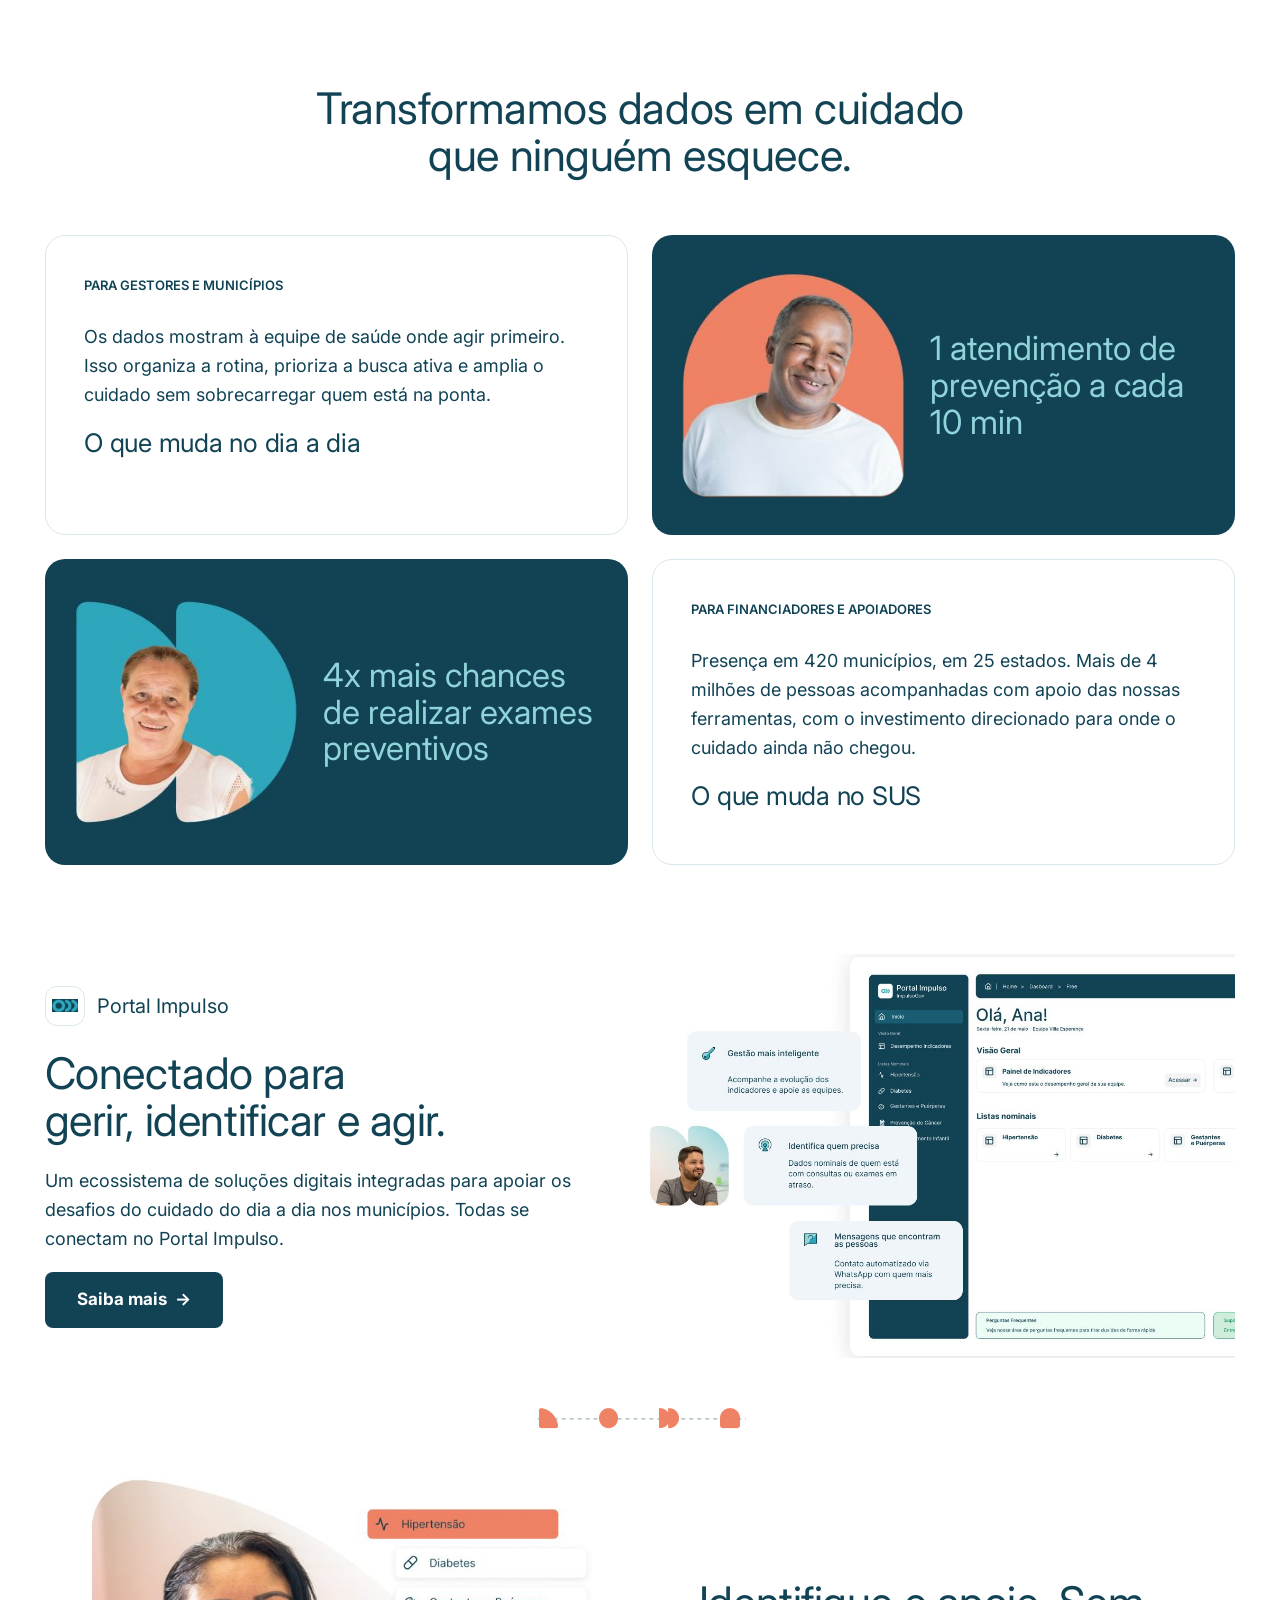
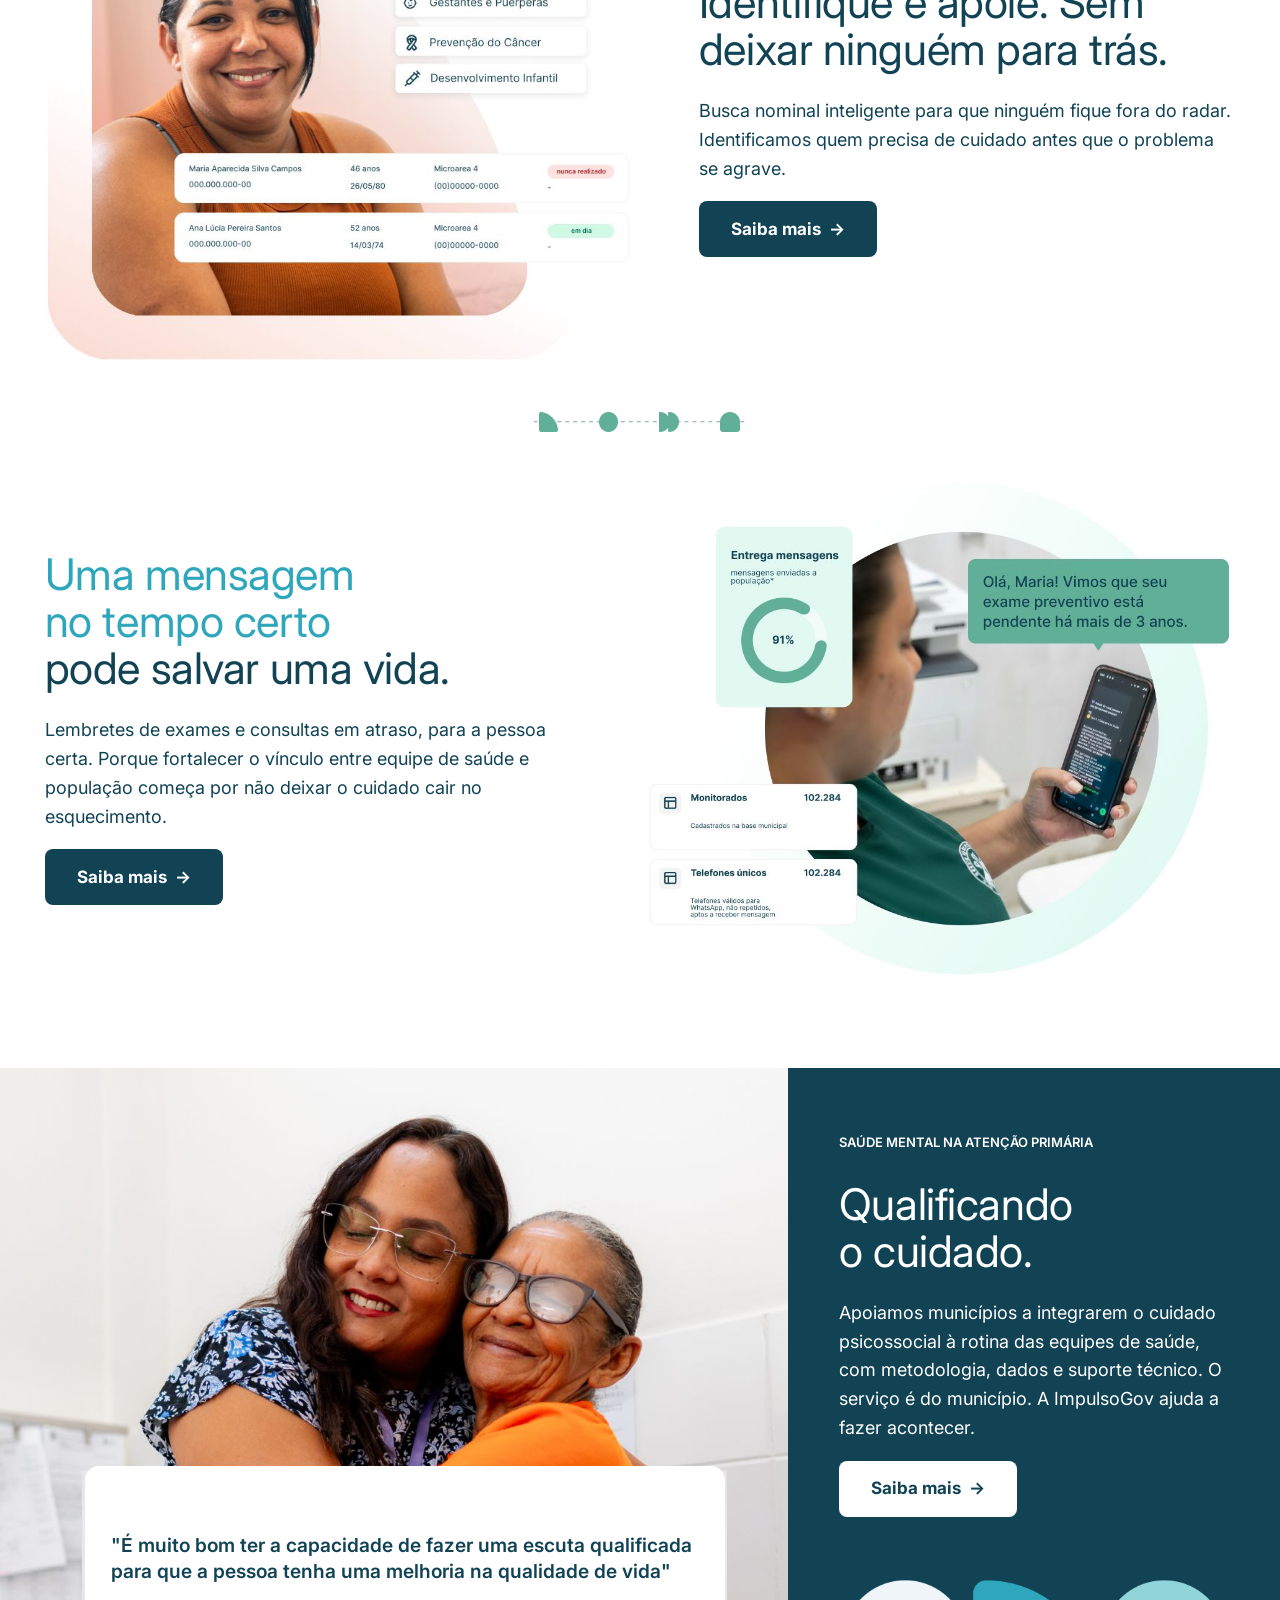
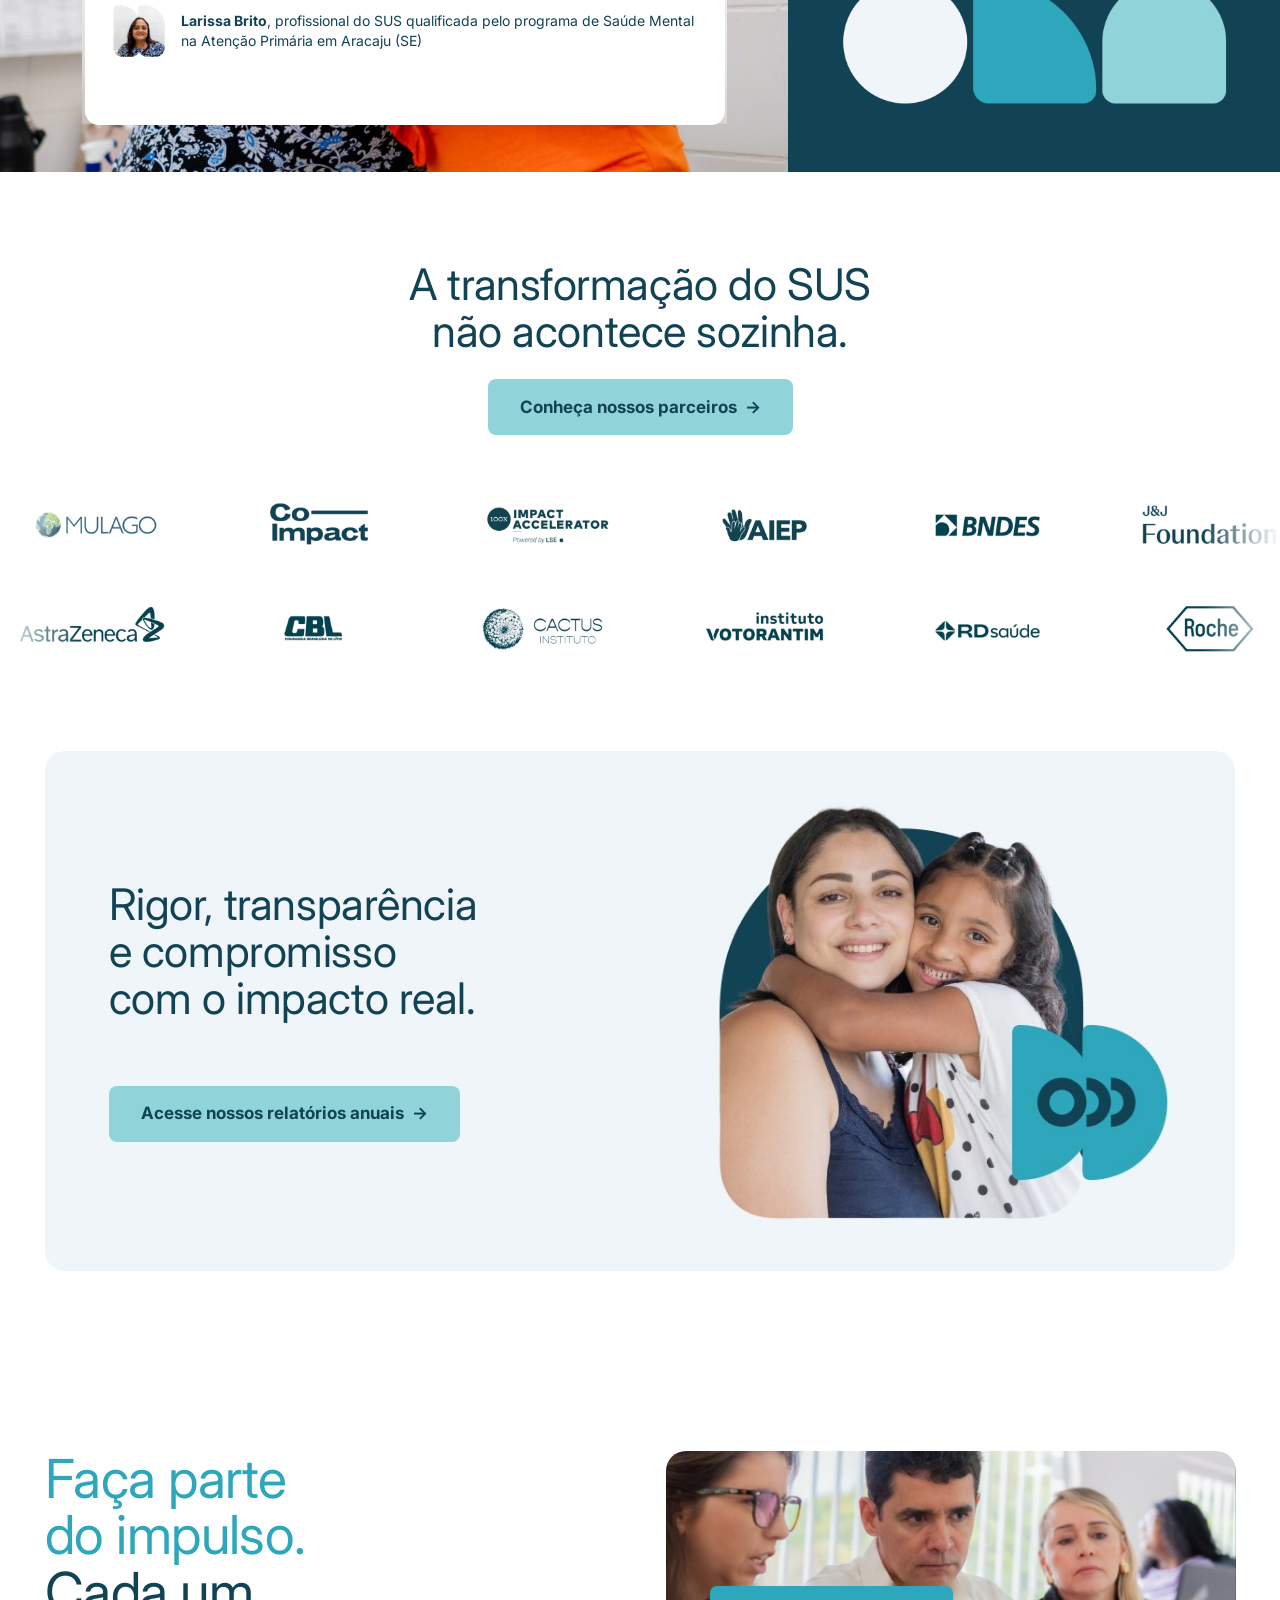
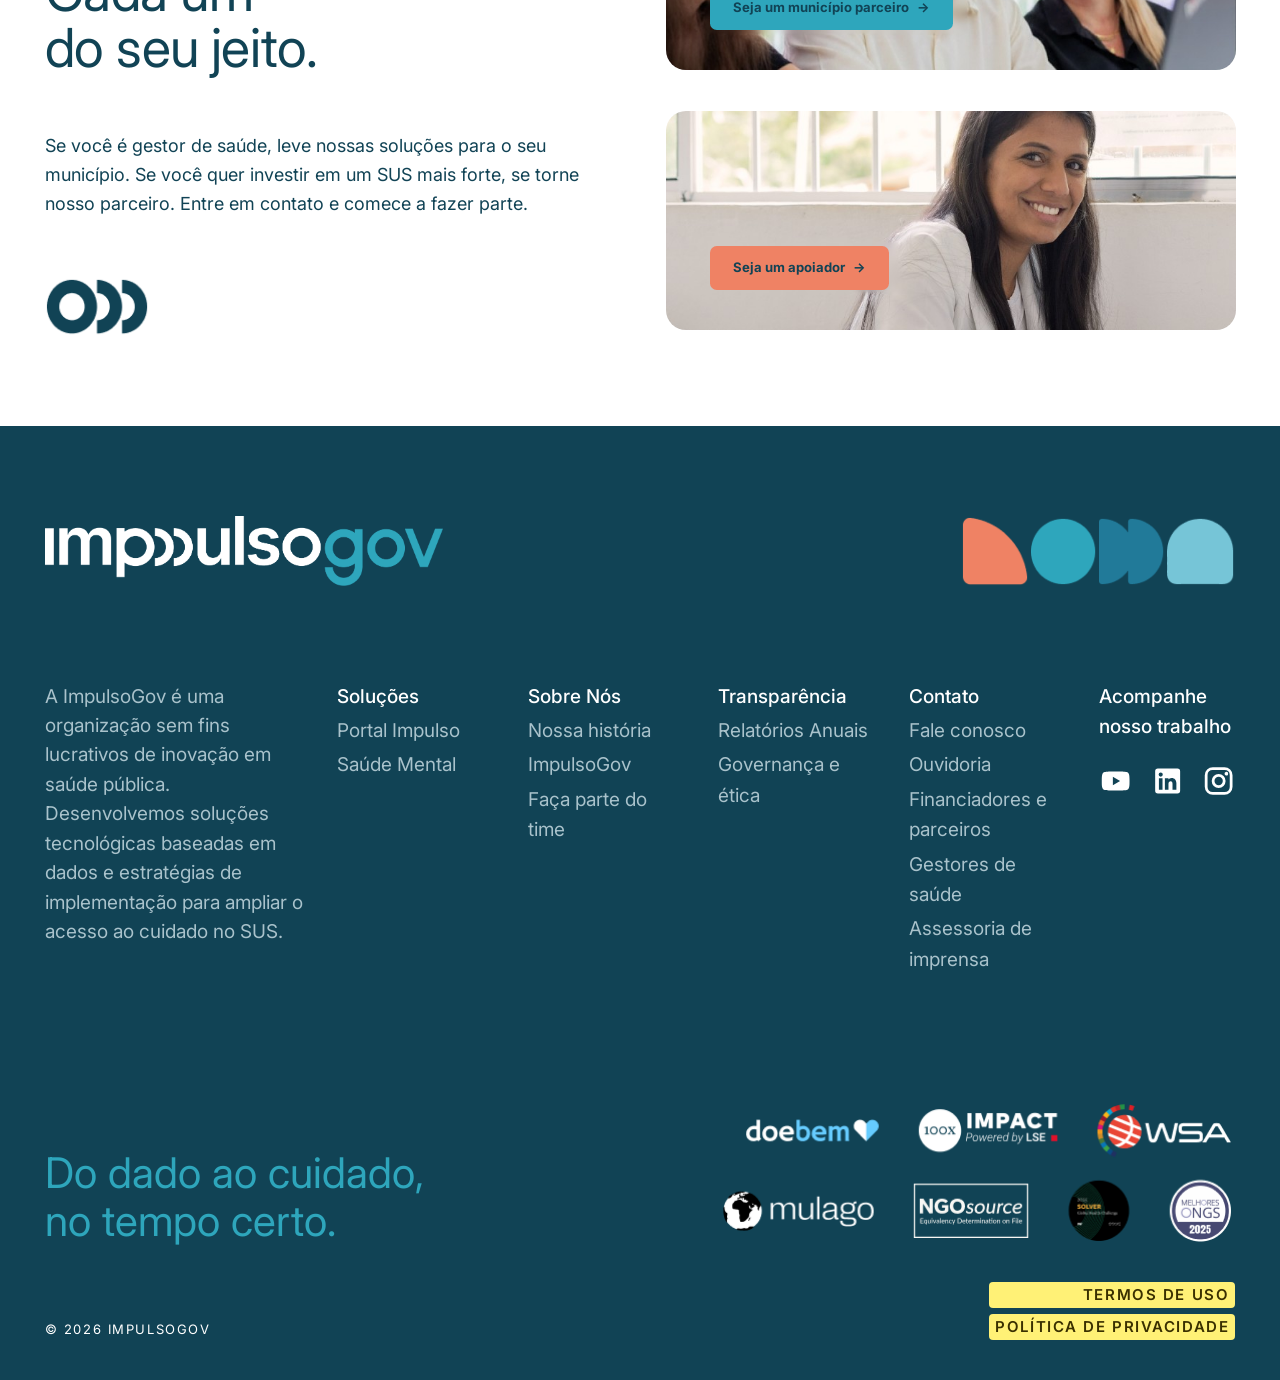
==== commit 5f8b2c34: "Remove fade de entrada da imagem do topo Co-Authored-By: Claude Opus 5.5 <noreply@anthropic.com> Cla" ====
--- a/index.html
+++ b/index.html
@@ -9,14 +9,14 @@
 <link rel="preconnect" href="https://fonts.googleapis.com">
 <link rel="preconnect" href="https://fonts.gstatic.com" crossorigin>
 <link href="https://fonts.googleapis.com/css2?family=Inter:wght@400;500;600;700&display=swap" rel="stylesheet">
-<link rel="stylesheet" href="assets/css/site.css">
-<link rel="icon" href="assets/img/favicon.png">
+<link rel="stylesheet" href="assets/css/site.css?v=09dd28bc">
+<link rel="icon" href="assets/img/favicon.png?v=c66a25c4">
 </head>
 <body>
 <div class="topbar"><a href="https://www.impulsogov.org/s/ImpulsoGov_Relatorio_PT.pdf">Baixe agora</a> o Relatório Anual de Atividades de 2025 e conheça os dados e histórias reais do nosso impacto no SUS</div>
 <header class="site-header">
   <div class="wrap">
-    <a class="logo" href="index.html" aria-label="ImpulsoGov, página inicial"><img src="assets/img/logo.png" alt="ImpulsoGov" width="184" height="32"></a>
+    <a class="logo" href="index.html" aria-label="ImpulsoGov, página inicial"><img src="assets/img/logo.png?v=9554e638" alt="ImpulsoGov" width="184" height="32"></a>
     <nav class="nav" aria-label="Principal"><div class="sub"><button type="button" aria-haspopup="true">Soluções</button><div class="menu"><a href="portal-impulso.html">Portal Impulso</a><a href="saude-mental.html">Saúde Mental</a></div></div><a href="sobre-nos.html">Sobre nós</a><a href="apoie.html">Apoie</a><a href="transparencia.html">Transparência</a></nav>
     <div class="head-right">
       <a href="mailto:contato@impulsogov.org">Contato</a>
@@ -37,10 +37,10 @@
     </div>
   </div>
   <div class="hero-anim" aria-label="Animação: o Portal Impulso identifica Maria Aparecida, a Secretaria de Saúde envia uma mensagem e as linhas de cuidado acompanhadas se revezam: hipertensão, diabetes, gestantes e puérperas, prevenção do câncer e desenvolvimento infantil" role="img">
-    <img class="hero-visual" src="assets/img/fig/home-hero-base.jpg" alt="" width="777" height="700" fetchpriority="high">
+    <img class="hero-visual" src="assets/img/fig/home-hero-base.jpg?v=1d0c12fe" alt="" width="777" height="700" fetchpriority="high">
     <span class="tag-dia" style="left:3.089%;top:27.000%;width:9.781%;height:2.714%">em dia</span>
     <div class="bubble" style="left:62.548%;top:1.286%;width:36.551%;height:19.000%"><p>Olá, Maria! Aqui é a Secretaria de Saúde do seu município.</p><i class="dots"><b></b><b></b><b></b></i></div>
-    <ul class="chips" aria-hidden="true"><li class="chip" style="top:61.714%;height:5.571%"><svg viewBox="0 0 24 24" aria-hidden="true"><path d="M3 12h4l3-7 4 14 3-7h4"/></svg><span>Hipertensão</span></li><li class="chip" style="top:69.429%;height:5.714%"><svg viewBox="0 0 24 24" aria-hidden="true"><rect x="3" y="8" width="18" height="8" rx="4" transform="rotate(-45 12 12)"/><path d="M9 9l6 6"/></svg><span>Diabetes</span></li><li class="chip" style="top:77.143%;height:5.714%"><svg viewBox="0 0 24 24" aria-hidden="true"><circle cx="12" cy="12" r="9"/><path d="M9 10h.01M15 10h.01M9 15c1.5 1.3 4.5 1.3 6 0"/></svg><span>Gestantes e Puérperas</span></li><li class="chip" style="top:85.000%;height:5.714%"><svg viewBox="0 0 24 24" aria-hidden="true"><path d="M12 3a4 4 0 00-4 4c0 3 4 6 4 6s4-3 4-6a4 4 0 00-4-4z"/><path d="M8.5 11L5 20l3-1 1.5 3L12 13M15.5 11L19 20l-3-1-1.5 3L12 13"/></svg><span>Prevenção do Câncer</span></li><li class="chip" style="top:92.143%;height:5.714%"><svg viewBox="0 0 24 24" aria-hidden="true"><path d="M18 3l3 3M16 5l3 3M14 7l3 3-8 8H6v-3z"/><path d="M4 20l2-2M10 11l3 3"/></svg><span>Desenvolvimento Infantil</span></li></ul>
+    <ul class="chips" aria-hidden="true"><li class="chip" style="top:61.714%;height:5.571%"><svg viewBox="0 0 24 24" width="20" height="20" aria-hidden="true"><path d="M3 12h4l3-7 4 14 3-7h4"/></svg><span>Hipertensão</span></li><li class="chip" style="top:69.429%;height:5.714%"><svg viewBox="0 0 24 24" width="20" height="20" aria-hidden="true"><rect x="3" y="8" width="18" height="8" rx="4" transform="rotate(-45 12 12)"/><path d="M9 9l6 6"/></svg><span>Diabetes</span></li><li class="chip" style="top:77.143%;height:5.714%"><svg viewBox="0 0 24 24" width="20" height="20" aria-hidden="true"><circle cx="12" cy="12" r="9"/><path d="M9 10h.01M15 10h.01M9 15c1.5 1.3 4.5 1.3 6 0"/></svg><span>Gestantes e Puérperas</span></li><li class="chip" style="top:85.000%;height:5.714%"><svg viewBox="0 0 24 24" width="20" height="20" aria-hidden="true"><path d="M12 3a4 4 0 00-4 4c0 3 4 6 4 6s4-3 4-6a4 4 0 00-4-4z"/><path d="M8.5 11L5 20l3-1 1.5 3L12 13M15.5 11L19 20l-3-1-1.5 3L12 13"/></svg><span>Prevenção do Câncer</span></li><li class="chip" style="top:92.143%;height:5.714%"><svg viewBox="0 0 24 24" width="20" height="20" aria-hidden="true"><path d="M18 3l3 3M16 5l3 3M14 7l3 3-8 8H6v-3z"/><path d="M4 20l2-2M10 11l3 3"/></svg><span>Desenvolvimento Infantil</span></li></ul>
   </div>
 </div></section>
 <script>
@@ -59,7 +59,7 @@
 </script>
 
 <section class="band bg-fundo desafio"><div class="wrap split">
-  <img src="assets/img/fig/home-desafio.jpg" alt="Pai segurando o bebê no colo. 170 milhões de pessoas dependem exclusivamente do SUS" width="472" height="624" style="width:100%;max-width:472px">
+  <img src="assets/img/fig/home-desafio.jpg?v=b6604ea5" alt="Pai segurando o bebê no colo. 170 milhões de pessoas dependem exclusivamente do SUS" width="472" height="624" style="width:100%;max-width:472px">
   <div>
     <span class="small-label">O desafio</span>
     <h2>O maior sistema de saúde pública do mundo ainda não chega a tempo a quem mais precisa.</h2>
@@ -75,8 +75,8 @@
       <p>Os dados mostram à equipe de saúde onde agir primeiro. Isso organiza a rotina, prioriza a busca ativa e amplia o cuidado sem sobrecarregar quem está na ponta.</p>
       <h3>O que muda no dia a dia</h3>
     </div>
-    <div class="feat"><img src="assets/img/fig/home-card-atendimento.jpg" alt="Homem sorrindo" width="270" height="272"><b>1 atendimento de prevenção a cada 10 min</b></div>
-    <div class="feat"><img src="assets/img/fig/home-card-dshape.jpg" alt="Mulher sorrindo" width="272" height="274"><b>4x mais chances de realizar exames preventivos</b></div>
+    <div class="feat"><img src="assets/img/fig/home-card-atendimento.jpg?v=78a7bf27" alt="Homem sorrindo" width="270" height="272"><b>1 atendimento de prevenção a cada 10 min</b></div>
+    <div class="feat"><img src="assets/img/fig/home-card-dshape.jpg?v=33ee077d" alt="Mulher sorrindo" width="272" height="274"><b>4x mais chances de realizar exames preventivos</b></div>
     <div class="card">
       <span class="small-label">Para financiadores e apoiadores</span>
       <p>Presença em 420 municípios, em 25 estados. Mais de 4 milhões de pessoas acompanhadas com apoio das nossas ferramentas, com o investimento direcionado para onde o cuidado ainda não chegou.</p>
@@ -87,26 +87,26 @@
 
 <section class="band" style="padding-top:0"><div class="wrap">
   <div class="sol rev">
-    <video class="anim" autoplay muted loop playsinline preload="metadata" poster="assets/img/fig/home-portal.jpg" width="1170" height="968" aria-label="Animação da tela inicial do Portal Impulso"><source src="assets/video/portal-s4b.mp4" type="video/mp4"></video>
+    <video class="anim" autoplay muted loop playsinline preload="metadata" poster="assets/img/fig/home-portal.jpg?v=b5a3668b" width="1170" height="968" aria-label="Animação da tela inicial do Portal Impulso"><source src="assets/video/portal-s4b.mp4?v=1ec97d72" type="video/mp4"></video>
     <div class="txt">
-      <span class="chip-portal" style="font-size:20px;gap:12px;margin-bottom:24px"><span style="width:40px;height:40px"><img src="assets/img/fig/od-teal.png" alt="" style="width:26px"></span>Portal Impulso</span>
+      <span class="chip-portal" style="font-size:20px;gap:12px;margin-bottom:24px"><span style="width:40px;height:40px"><img src="assets/img/fig/od-teal.png?v=d77f8c5e" alt="" style="width:26px"></span>Portal Impulso</span>
       <h2>Conectado para gerir, identificar e agir.</h2>
       <p>Um ecossistema de soluções digitais integradas para apoiar os desafios do cuidado do dia a dia nos municípios. Todas se conectam no Portal Impulso.</p>
       <a class="btn btn-dark" href="portal-impulso.html">Saiba mais</a>
     </div>
   </div>
-  <img class="dots" src="assets/img/fig/dots-coral.png" alt="">
+  <img class="dots" src="assets/img/fig/dots-coral.png?v=c439939b" alt="">
   <div class="sol">
-    <video class="anim" autoplay muted loop playsinline preload="metadata" poster="assets/img/fig/home-busca.jpg" width="926" height="726" aria-label="Animação: profissional de saúde e lista nominal por linha de cuidado"><source src="assets/video/home-s5.mp4" type="video/mp4"></video>
+    <video class="anim" autoplay muted loop playsinline preload="metadata" poster="assets/img/fig/home-busca.jpg?v=ae2c7816" width="926" height="726" aria-label="Animação: profissional de saúde e lista nominal por linha de cuidado"><source src="assets/video/home-s5.mp4?v=cd07e4fd" type="video/mp4"></video>
     <div class="txt">
       <h2>Identifique e apoie. Sem deixar ninguém para trás.</h2>
       <p>Busca nominal inteligente para que ninguém fique fora do radar. Identificamos quem precisa de cuidado antes que o problema se agrave.</p>
       <a class="btn btn-dark" href="portal-impulso.html#busca-ativa">Saiba mais</a>
     </div>
   </div>
-  <img class="dots" src="assets/img/fig/dots-verde.png" alt="">
+  <img class="dots" src="assets/img/fig/dots-verde.png?v=94952108" alt="">
   <div class="sol rev">
-    <video class="anim" autoplay muted loop playsinline preload="metadata" poster="assets/img/fig/home-mensagem.jpg" width="1000" height="878" aria-label="Animação: agente de saúde com celular e indicador de entrega de mensagens"><source src="assets/video/home-s6.mp4" type="video/mp4"></video>
+    <video class="anim" autoplay muted loop playsinline preload="metadata" poster="assets/img/fig/home-mensagem.jpg?v=bcca8f43" width="1000" height="878" aria-label="Animação: agente de saúde com celular e indicador de entrega de mensagens"><source src="assets/video/home-s6.mp4?v=9dfa0f19" type="video/mp4"></video>
     <div class="txt">
       <h2><span class="c-azul">Uma mensagem<br>no tempo certo</span><br>pode salvar uma vida.</h2>
       <p>Lembretes de exames e consultas em atraso, para a pessoa certa. Porque fortalecer o vínculo entre equipe de saúde e população começa por não deixar o cuidado cair no esquecimento.</p>
@@ -117,16 +117,16 @@
 
 <section class="bg-dark"><div class="sm-home">
   <div class="photo">
-    <img src="assets/img/fig/home-sm-foto.jpg" alt="Profissional de saúde abraçando uma senhora em Aracaju" width="1057" height="945">
+    <img src="assets/img/fig/home-sm-foto.jpg?v=4f4bfea1" alt="Profissional de saúde abraçando uma senhora em Aracaju" width="1057" height="945">
     <div class="qcard"><q>É muito bom ter a capacidade de fazer uma escuta qualificada para que a pessoa tenha uma melhoria na qualidade de vida</q>
-      <div class="who"><img src="assets/img/fig/larissa-avatar.png" alt="" width="84" height="84"><span><b>Larissa Brito</b>, profissional do SUS qualificada pelo programa de Saúde Mental na Atenção Primária em Aracaju (SE)</span></div></div>
+      <div class="who"><img src="assets/img/fig/larissa-avatar.png?v=38f476b7" alt="" width="84" height="84"><span><b>Larissa Brito</b>, profissional do SUS qualificada pelo programa de Saúde Mental na Atenção Primária em Aracaju (SE)</span></div></div>
   </div>
   <div class="txt">
     <span class="small-label">Saúde mental na atenção primária</span>
     <h2>Qualificando o cuidado.</h2>
     <p>Apoiamos municípios a integrarem o cuidado psicossocial à rotina das equipes de saúde, com metodologia, dados e suporte técnico. O serviço é do município. A ImpulsoGov ajuda a fazer acontecer.</p>
     <div><a class="btn btn-branco" href="saude-mental.html">Saiba mais</a></div>
-    <img src="assets/img/fig/home-sm-formas.png" alt="" style="margin-top:60px;max-width:420px">
+    <img src="assets/img/fig/home-sm-formas.png?v=1a13f475" alt="" style="margin-top:60px;max-width:420px">
   </div>
 </div></section>
 
@@ -145,13 +145,13 @@
       <h2>Rigor, transparência e compromisso com o impacto real.</h2>
       <a class="btn btn-claro" href="transparencia.html#relatorios" style="margin-top:40px">Acesse nossos relatórios anuais</a>
     </div>
-    <img src="assets/img/fig/home-transp.jpg" alt="Mãe e filha abraçadas" width="490" height="447" style="justify-self:end">
+    <img src="assets/img/fig/home-transp.jpg?v=def270f8" alt="Mãe e filha abraçadas" width="490" height="447" style="justify-self:end">
   </div>
 </div></section>
 <script>
 {const a=['mulago','coimpact','100x','aiep','bndes','jj','lemann','idis','ieps','insper','lafer','mcgovern','devive','dynamo','umane','conasems','msd'];
  const b=['astrazeneca','cbl','cactus','votorantim','rdsaude','roche','einstein','arapyau','artemisia','clp','fnp','behring','inloco','opy','novonordisk','raps','republica','sanofi','turnio','vetor','vital','workco'];
- const f=(l)=>l.concat(l).map(n=>`<img src="assets/img/fig/logo-${n}.png" alt="${n}" width="291" height="123">`).join('');
+ const f=(l)=>l.concat(l).map(n=>`<img src="assets/img/fig/logo-${n}.png?v=1" alt="${n}" width="291" height="123">`).join('');
  document.getElementById('mq1').innerHTML=f(a);document.getElementById('mq2').innerHTML=f(b);}
 </script>
 
@@ -161,11 +161,11 @@
       <h2><span class="c-azul">Faça parte<br>do impulso.</span><br>Cada um<br>do seu jeito.</h2>
       <p style="margin-top:56px">Se você é gestor de saúde, leve nossas soluções para o seu município. Se você quer investir em um SUS mais forte, se torne nosso parceiro. Entre em contato e comece a fazer parte.</p>
     </div>
-    <img src="assets/img/fig/marca-od.png" alt="" width="105" height="56">
+    <img src="assets/img/fig/marca-od.png?v=334b3109" alt="" width="105" height="56">
   </div>
   <div>
-    <div class="cta-photo"><img src="assets/img/fig/cta-municipio.jpg" alt="Gestores de saúde em reunião de trabalho" loading="lazy"><a class="btn btn-azul" href="mailto:contato@impulsogov.org?subject=Quero%20ser%20munic%C3%ADpio%20parceiro">Seja um município parceiro</a></div>
-    <div class="cta-photo"><img src="assets/img/fig/cta-apoiador.jpg" alt="Profissional de saúde sorrindo" loading="lazy"><a class="btn btn-laranja" href="apoie.html">Seja um apoiador</a></div>
+    <div class="cta-photo"><img src="assets/img/fig/cta-municipio.jpg?v=f68399ee" alt="Gestores de saúde em reunião de trabalho" loading="lazy"><a class="btn btn-azul" href="mailto:contato@impulsogov.org?subject=Quero%20ser%20munic%C3%ADpio%20parceiro">Seja um município parceiro</a></div>
+    <div class="cta-photo"><img src="assets/img/fig/cta-apoiador.jpg?v=caf800f7" alt="Profissional de saúde sorrindo" loading="lazy"><a class="btn btn-laranja" href="apoie.html">Seja um apoiador</a></div>
   </div>
 </div></section>
 
@@ -173,8 +173,8 @@
 <footer class="site-footer">
   <div class="wrap">
     <div class="row1">
-      <img class="flogo" src="assets/img/logo-branco.png" alt="ImpulsoGov" width="391" height="70">
-      <img class="shapes" src="assets/img/fig/footer-formas.png" alt="" width="290" height="74">
+      <img class="flogo" src="assets/img/logo-branco.png?v=1f5fca19" alt="ImpulsoGov" width="391" height="70">
+      <img class="shapes" src="assets/img/fig/footer-formas.png?v=8a8a351a" alt="" width="290" height="74">
     </div>
     <div class="f-cols">
       <p>A ImpulsoGov é uma organização sem fins lucrativos de inovação em saúde pública. Desenvolvemos soluções tecnológicas baseadas em dados e estratégias de implementação para ampliar o acesso ao cuidado no SUS.</p>
@@ -198,7 +198,7 @@
     </div>
     <div class="f-bottom">
       <p class="sig">Do dado ao cuidado,<br>no tempo certo.</p>
-      <img class="selos" src="assets/img/fig/footer-selos.png" alt="Selos e reconhecimentos: doebem, 100x Impact Accelerator (LSE), WSA, Mulago, NGOsource, MIT Solve, Melhores ONGs 2025" loading="lazy">
+      <img class="selos" src="assets/img/fig/footer-selos.png?v=5c824811" alt="Selos e reconhecimentos: doebem, 100x Impact Accelerator (LSE), WSA, Mulago, NGOsource, MIT Solve, Melhores ONGs 2025" loading="lazy">
     </div>
     <div class="legal"><span>© 2026 ImpulsoGov</span><div><a href="#" class="todo">Termos de uso</a><a href="#" class="todo">Política de privacidade</a></div></div>
   </div>
--- a/assets/css/site.css
+++ b/assets/css/site.css
@@ -363,7 +363,7 @@
 .qr .box:has(img){border:0}.qr .box img{width:100%;height:auto;image-rendering:pixelated}
 
 /* hero visual (estático, a partir do Figma) */
-.hero-visual{width:100%;height:auto;animation:heroIn .9s ease-out both}
+.hero-visual{width:100%;height:auto}
 @keyframes heroIn{from{opacity:0;transform:translateY(16px)}to{opacity:1;transform:none}}
 @media (prefers-reduced-motion:reduce){.hero-visual{animation:none}}
 
